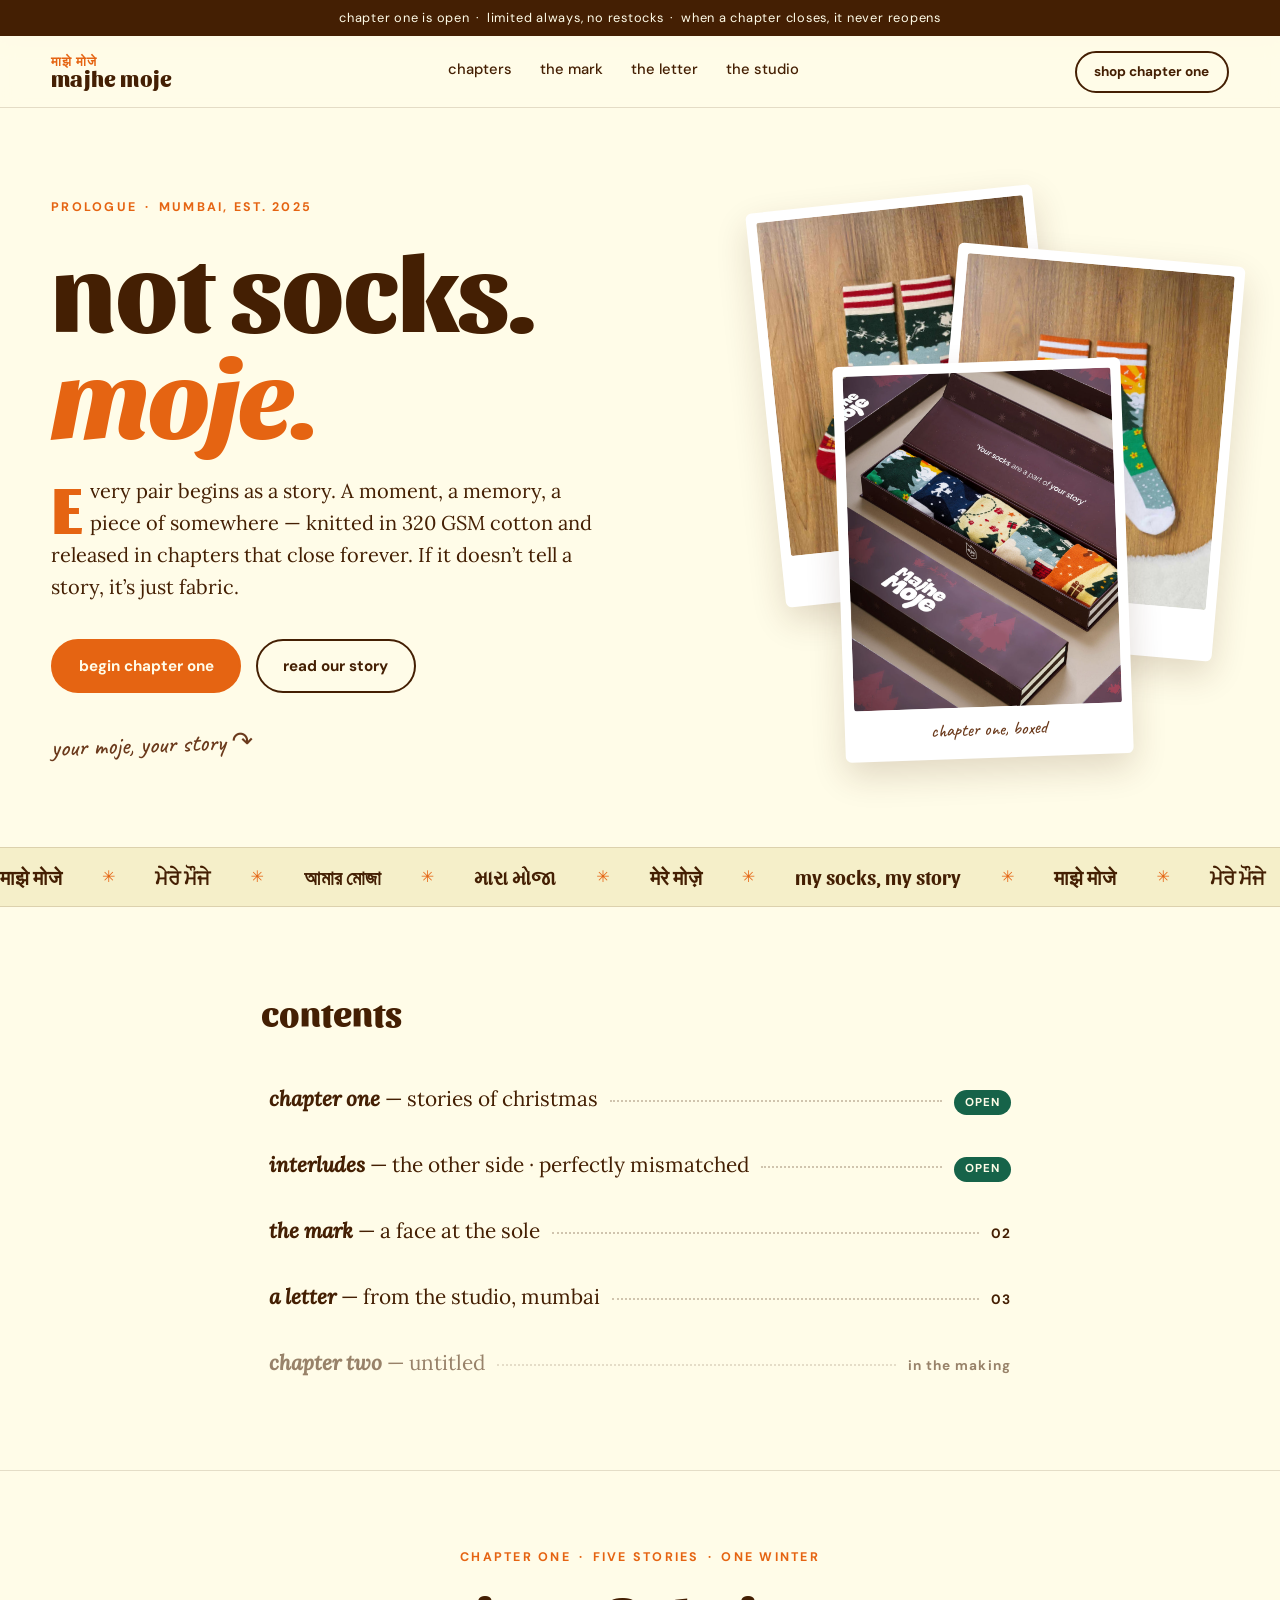
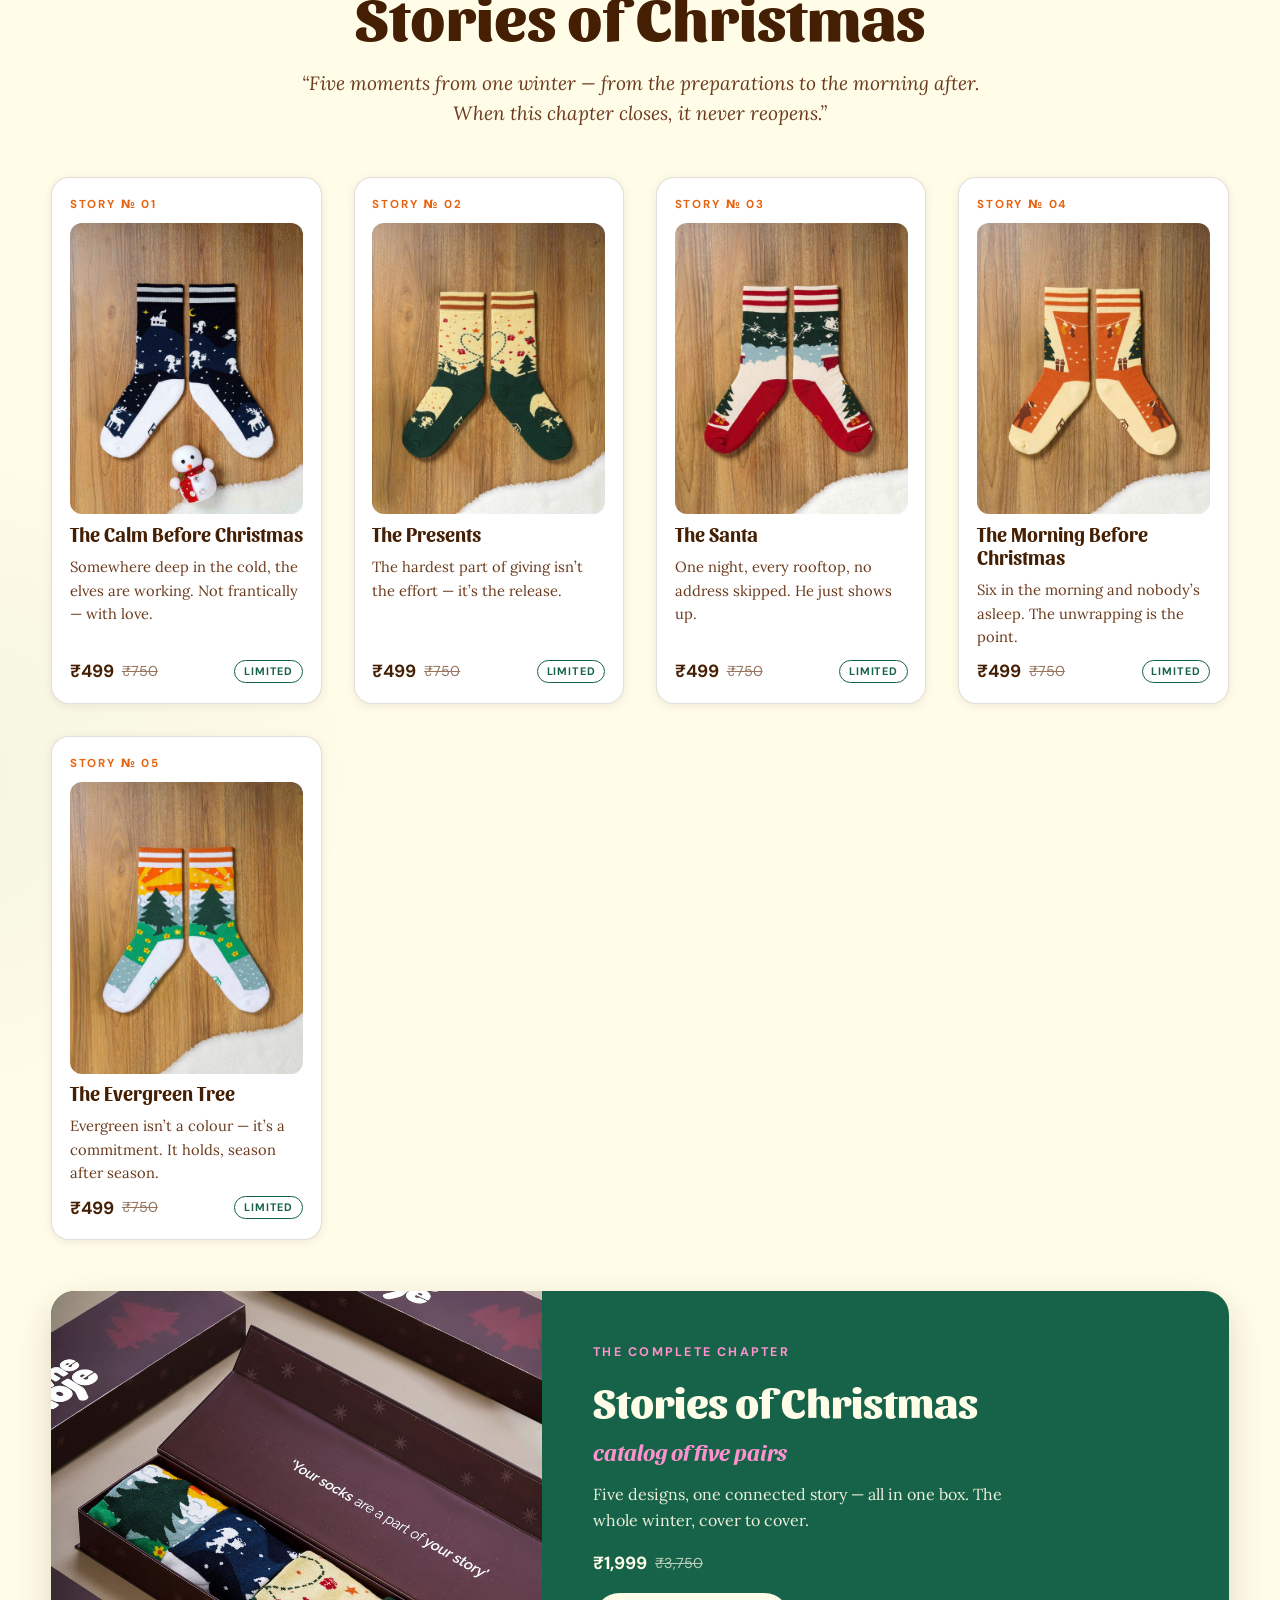
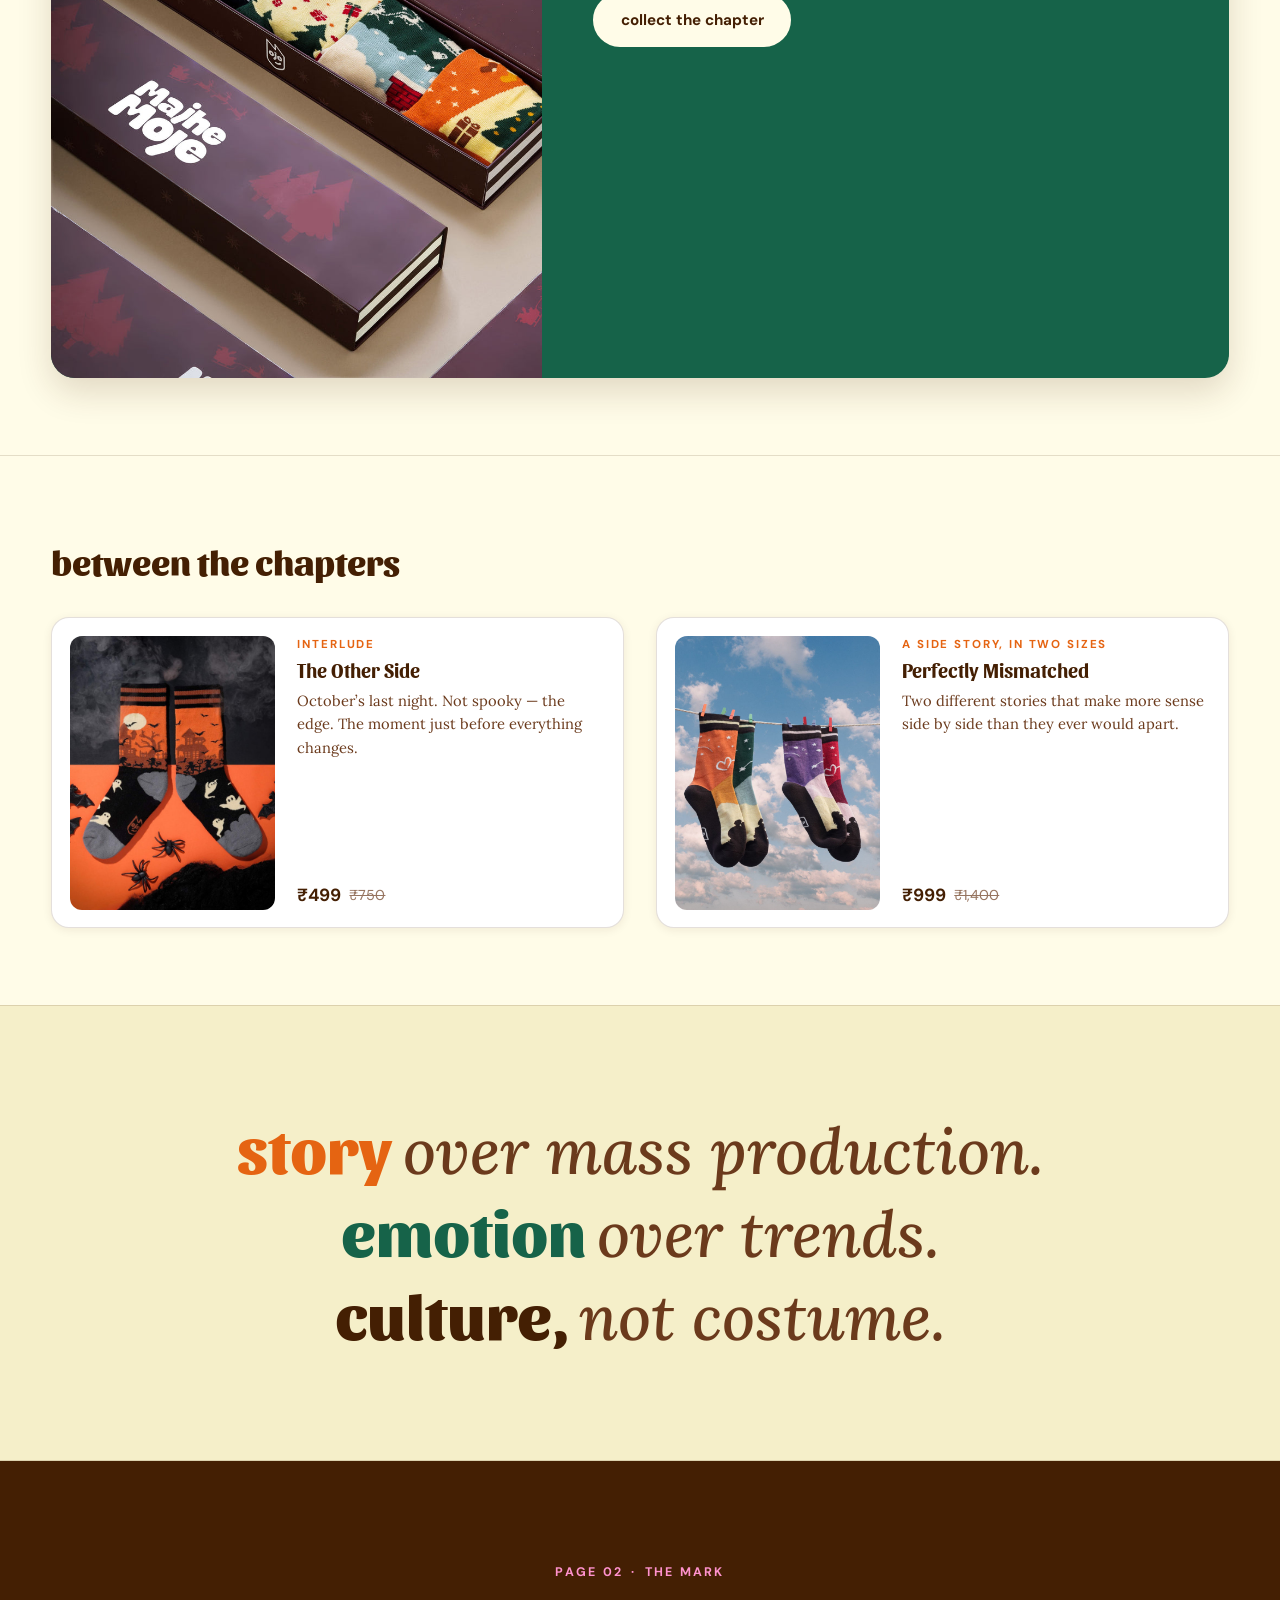
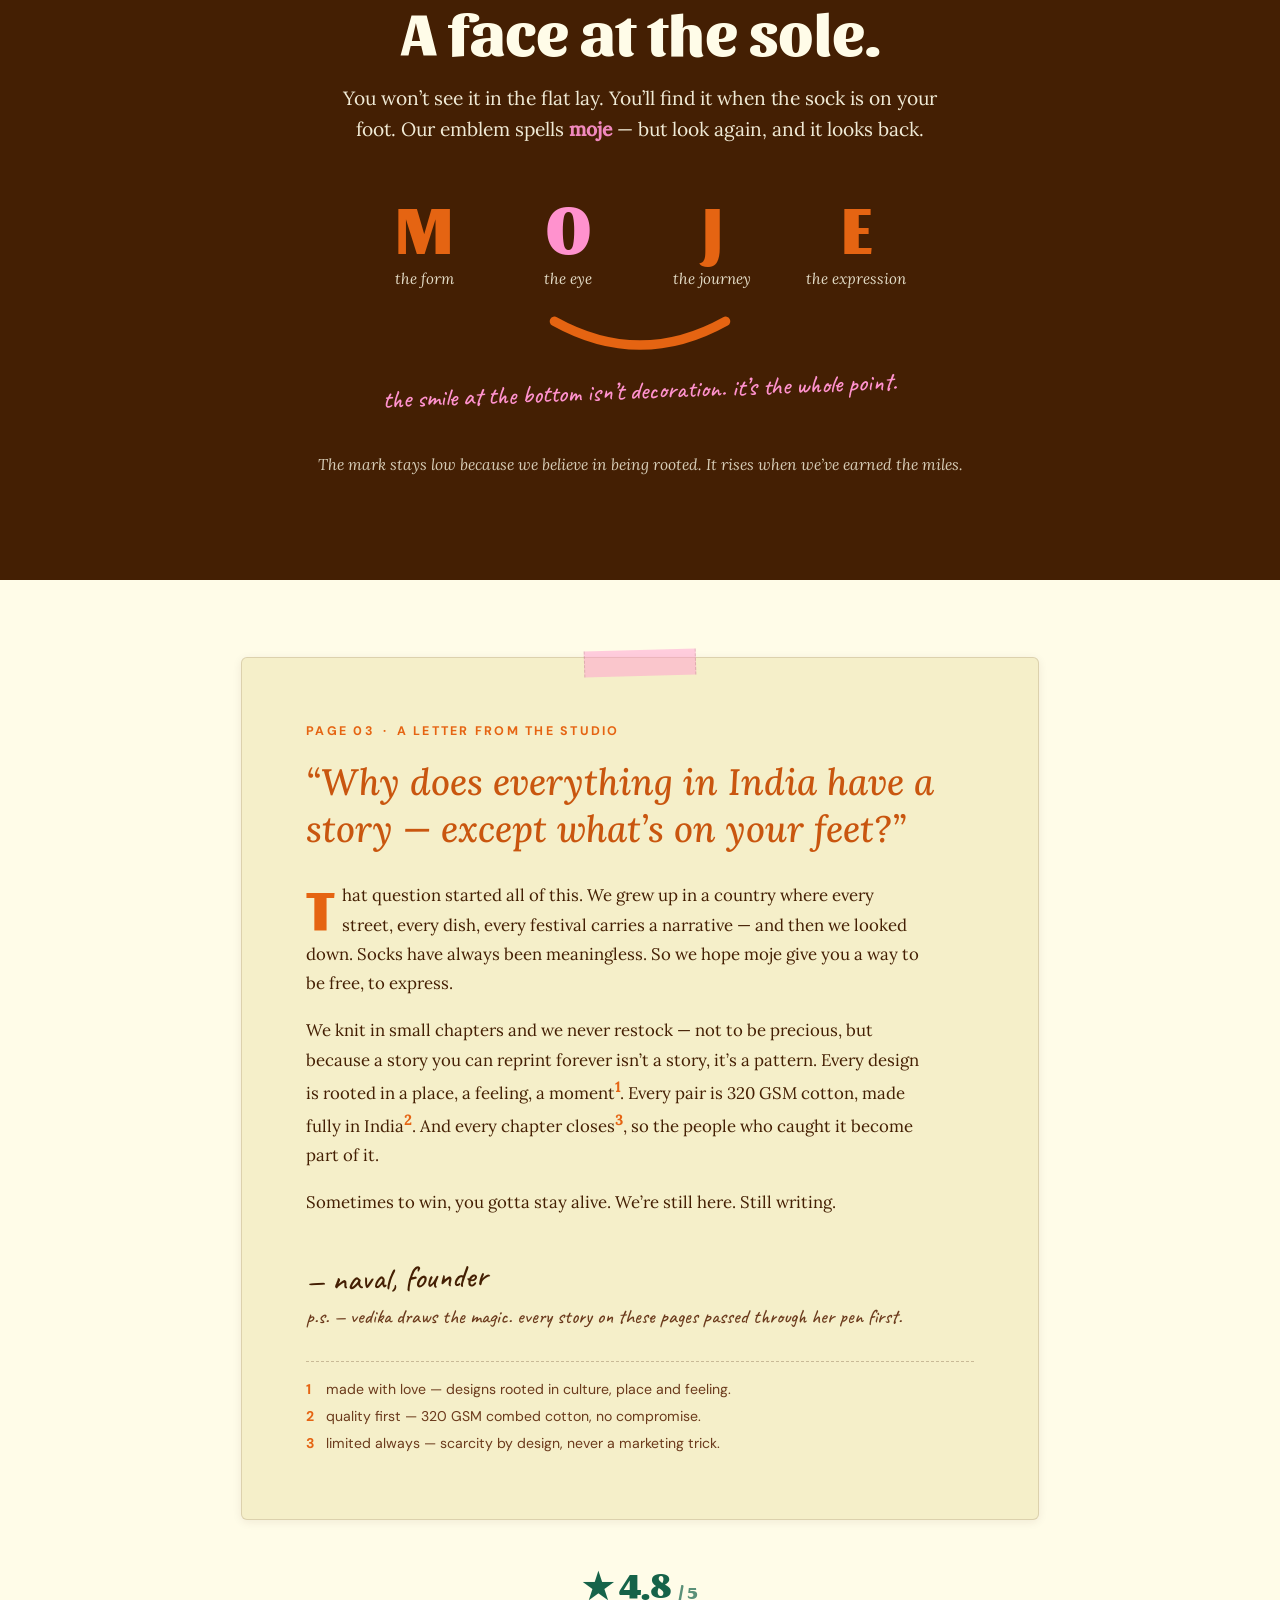
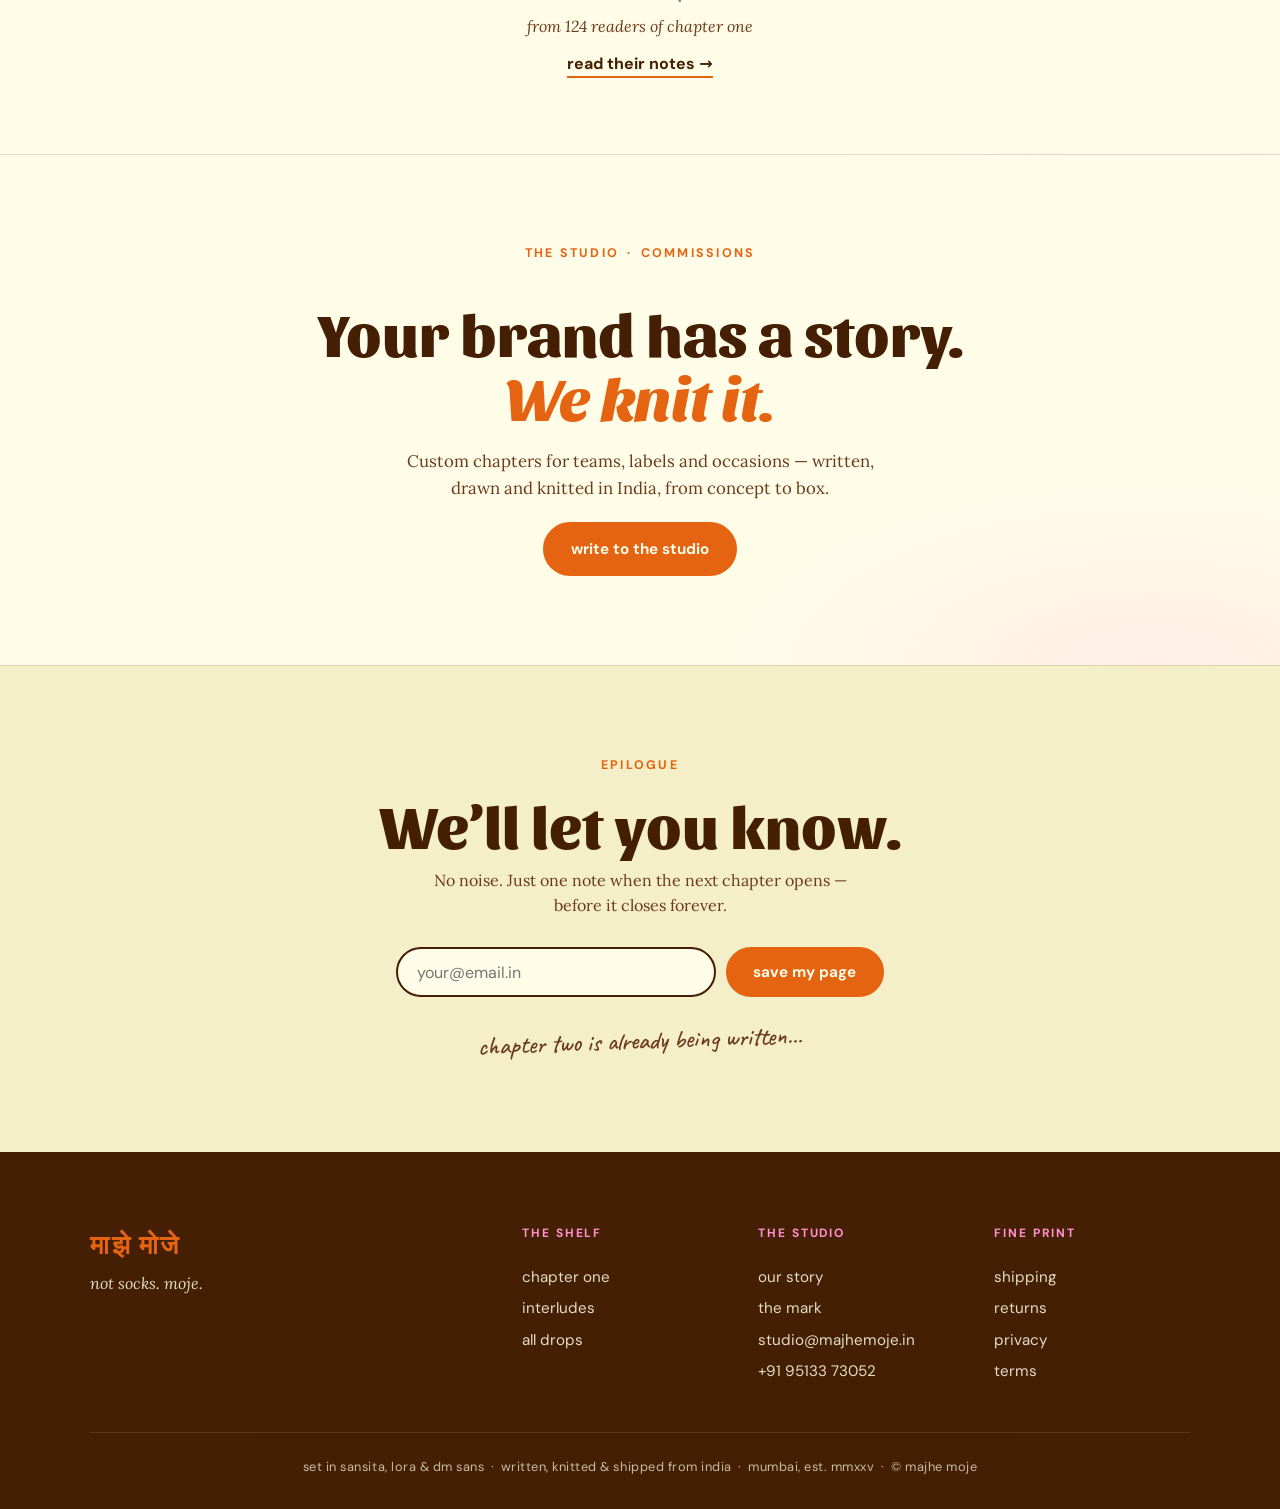
==== index.html @ 1d260d53 "Redesign UI around a 'brand of stories' concept: the site reads like a book New story-first homepage" ====
<!doctype html>
<html lang="en">
<head>
  <meta charset="utf-8">
  <meta name="viewport" content="width=device-width, initial-scale=1">
  <title>majhe moje — not socks. moje.</title>
  <meta name="description" content="Majhe Moje is a story-driven sock label from Mumbai. Limited chapters, no restocks. Every pair is a page.">

  <link rel="stylesheet" href="assets/css/fonts.css">
  <link rel="stylesheet" href="assets/css/style.css">
</head>
<body>

  <!-- bookmark ribbon: reading progress -->
  <div class="ribbon" aria-hidden="true"><span id="ribbon-fill"></span></div>

  <!-- ticker -->
  <div class="ticker" role="note">
    <p>chapter one is open&ensp;·&ensp;limited always, no restocks&ensp;·&ensp;when a chapter closes, it never reopens</p>
  </div>

  <!-- header -->
  <header class="site-head">
    <a class="wordmark" href="#top" aria-label="majhe moje — home">
      <span class="wordmark-devanagari" lang="mr">माझे मोजे</span>
      <span class="wordmark-latin">majhe&nbsp;moje</span>
    </a>

    <nav class="toc-nav" aria-label="table of contents">
      <a href="#chapter-one">chapters</a>
      <a href="#the-mark">the mark</a>
      <a href="#the-letter">the letter</a>
      <a href="#the-studio">the studio</a>
    </nav>

    <div class="head-actions">
      <a class="btn btn-small" href="#chapter-one">shop chapter one</a>
      <button class="nav-toggle" aria-expanded="false" aria-controls="mobile-nav" aria-label="open menu">
        <span></span><span></span><span></span>
      </button>
    </div>
  </header>

  <nav class="mobile-nav" id="mobile-nav" aria-label="table of contents (mobile)">
    <a href="#contents">contents</a>
    <a href="#chapter-one">chapter one</a>
    <a href="#the-mark">the mark</a>
    <a href="#the-letter">the letter</a>
    <a href="#the-studio">the studio</a>
  </nav>

  <main id="top">

    <!-- ================= PROLOGUE ================= -->
    <section class="prologue" id="prologue">
      <div class="prologue-text">
        <p class="eyebrow">prologue&ensp;·&ensp;mumbai, est. 2025</p>
        <h1 class="display">
          not socks.<br><em>moje.</em>
        </h1>
        <p class="lede narrative">
          <span class="dropcap">E</span>very pair begins as a story. A moment, a memory,
          a piece of somewhere — knitted in 320&nbsp;GSM cotton and released in chapters
          that close forever. If it doesn&rsquo;t tell a story, it&rsquo;s just fabric.
        </p>
        <div class="cta-row">
          <a class="btn btn-primary" href="#chapter-one">begin chapter one</a>
          <a class="btn btn-ghost" href="#the-letter">read our story</a>
        </div>
        <p class="handnote" aria-hidden="true">your moje, your story&nbsp;↷</p>
      </div>

      <div class="prologue-stack" aria-hidden="false">
        <figure class="polaroid p1">
          <img src="assets/img/santa.jpg" alt="The Santa — flat lay of the sock design" loading="eager">
          <figcaption>the santa</figcaption>
        </figure>
        <figure class="polaroid p2">
          <img src="assets/img/evergreen.jpg" alt="The Evergreen Tree — flat lay of the sock design" loading="eager">
          <figcaption>the evergreen tree</figcaption>
        </figure>
        <figure class="polaroid p3">
          <img src="assets/img/box.jpg" alt="Stories of Christmas — the boxed catalog of five pairs" loading="eager">
          <figcaption>chapter one, boxed</figcaption>
        </figure>
      </div>
    </section>

    <!-- ================= MARQUEE ================= -->
    <div class="marquee" aria-hidden="true">
      <div class="marquee-track">
        <span>माझे मोजे</span><i>✳</i><span>ਮੇਰੇ ਮੌਜੇ</span><i>✳</i><span>আমার মোজা</span><i>✳</i><span>મારા મોજા</span><i>✳</i><span>मेरे मोज़े</span><i>✳</i><span>my socks, my story</span><i>✳</i>
        <span>माझे मोजे</span><i>✳</i><span>ਮੇਰੇ ਮੌਜੇ</span><i>✳</i><span>আমার মোজা</span><i>✳</i><span>મારા મોજા</span><i>✳</i><span>मेरे मोज़े</span><i>✳</i><span>my socks, my story</span><i>✳</i>
      </div>
    </div>

    <!-- ================= TABLE OF CONTENTS ================= -->
    <section class="contents reveal" id="contents" aria-label="table of contents">
      <h2 class="section-title">contents</h2>
      <ol class="toc-list">
        <li>
          <a href="#chapter-one">
            <span class="toc-label"><b>chapter one</b> — stories of christmas</span>
            <span class="toc-dots"></span>
            <span class="toc-page toc-open">open</span>
          </a>
        </li>
        <li>
          <a href="#interludes">
            <span class="toc-label"><b>interludes</b> — the other side · perfectly mismatched</span>
            <span class="toc-dots"></span>
            <span class="toc-page toc-open">open</span>
          </a>
        </li>
        <li>
          <a href="#the-mark">
            <span class="toc-label"><b>the mark</b> — a face at the sole</span>
            <span class="toc-dots"></span>
            <span class="toc-page">02</span>
          </a>
        </li>
        <li>
          <a href="#the-letter">
            <span class="toc-label"><b>a letter</b> — from the studio, mumbai</span>
            <span class="toc-dots"></span>
            <span class="toc-page">03</span>
          </a>
        </li>
        <li class="toc-muted">
          <span class="toc-static">
            <span class="toc-label"><b>chapter two</b> — untitled</span>
            <span class="toc-dots"></span>
            <span class="toc-page">in the making</span>
          </span>
        </li>
      </ol>
    </section>

    <!-- ================= CHAPTER ONE ================= -->
    <section class="chapter reveal" id="chapter-one">
      <header class="chapter-head">
        <p class="eyebrow">chapter one&ensp;·&ensp;five stories&ensp;·&ensp;one winter</p>
        <h2 class="chapter-title">Stories of Christmas</h2>
        <p class="epigraph narrative">&ldquo;Five moments from one winter — from the preparations
        to the morning after. When this chapter closes, it never reopens.&rdquo;</p>
      </header>

      <ol class="stories">
        <li class="story-card reveal">
          <a href="https://majhemoje.in/products/the-calm-before-christmas">
            <p class="story-no">story № 01</p>
            <div class="story-img">
              <img src="assets/img/calm.jpg" alt="The Calm Before Christmas — sock flat lay" loading="lazy">
            </div>
            <h3>The Calm Before Christmas</h3>
            <p class="story-line narrative">Somewhere deep in the cold, the elves are working.
            Not frantically — with love.</p>
            <p class="story-price"><b>₹499</b> <s>₹750</s> <span class="pill">limited</span></p>
          </a>
        </li>

        <li class="story-card reveal">
          <a href="https://majhemoje.in/products/evergreen">
            <p class="story-no">story № 02</p>
            <div class="story-img">
              <img src="assets/img/presents.jpg" alt="The Presents — sock flat lay" loading="lazy">
            </div>
            <h3>The Presents</h3>
            <p class="story-line narrative">The hardest part of giving isn&rsquo;t the effort —
            it&rsquo;s the release.</p>
            <p class="story-price"><b>₹499</b> <s>₹750</s> <span class="pill">limited</span></p>
          </a>
        </li>

        <li class="story-card reveal">
          <a href="https://majhemoje.in/products/the-santa">
            <p class="story-no">story № 03</p>
            <div class="story-img">
              <img src="assets/img/santa.jpg" alt="The Santa — sock flat lay" loading="lazy">
            </div>
            <h3>The Santa</h3>
            <p class="story-line narrative">One night, every rooftop, no address skipped.
            He just shows up.</p>
            <p class="story-price"><b>₹499</b> <s>₹750</s> <span class="pill">limited</span></p>
          </a>
        </li>

        <li class="story-card reveal">
          <a href="https://majhemoje.in/products/the-morning-before-christmas">
            <p class="story-no">story № 04</p>
            <div class="story-img">
              <img src="assets/img/morning.jpg" alt="The Morning Before Christmas — sock flat lay" loading="lazy">
            </div>
            <h3>The Morning Before Christmas</h3>
            <p class="story-line narrative">Six in the morning and nobody&rsquo;s asleep.
            The unwrapping is the point.</p>
            <p class="story-price"><b>₹499</b> <s>₹750</s> <span class="pill">limited</span></p>
          </a>
        </li>

        <li class="story-card reveal">
          <a href="https://majhemoje.in/products/the-evergreen-tree">
            <p class="story-no">story № 05</p>
            <div class="story-img">
              <img src="assets/img/evergreen.jpg" alt="The Evergreen Tree — sock flat lay" loading="lazy">
            </div>
            <h3>The Evergreen Tree</h3>
            <p class="story-line narrative">Evergreen isn&rsquo;t a colour — it&rsquo;s a
            commitment. It holds, season after season.</p>
            <p class="story-price"><b>₹499</b> <s>₹750</s> <span class="pill">limited</span></p>
          </a>
        </li>
      </ol>

      <!-- the complete chapter -->
      <a class="chapter-box reveal" href="https://majhemoje.in/products/christmas-collection">
        <div class="chapter-box-img">
          <img src="assets/img/box.jpg" alt="Stories of Christmas — boxed catalog of all five pairs" loading="lazy">
        </div>
        <div class="chapter-box-text">
          <p class="eyebrow light">the complete chapter</p>
          <h3>Stories of Christmas<br><span>catalog of five pairs</span></h3>
          <p class="narrative">Five designs, one connected story — all in one box.
          The whole winter, cover to cover.</p>
          <p class="story-price light"><b>₹1,999</b> <s>₹3,750</s></p>
          <span class="btn btn-cream">collect the chapter</span>
        </div>
      </a>
    </section>

    <!-- ================= INTERLUDES ================= -->
    <section class="interludes reveal" id="interludes">
      <h2 class="section-title">between the chapters</h2>
      <div class="interlude-grid">
        <a class="interlude-card" href="https://majhemoje.in/products/the-other-side">
          <div class="story-img">
            <img src="assets/img/otherside.jpg" alt="The Other Side — sock flat lay" loading="lazy">
          </div>
          <p class="story-no">interlude</p>
          <h3>The Other Side</h3>
          <p class="story-line narrative">October&rsquo;s last night. Not spooky — the edge.
          The moment just before everything changes.</p>
          <p class="story-price"><b>₹499</b> <s>₹750</s></p>
        </a>
        <a class="interlude-card" href="https://majhemoje.in/products/perfectly-mismatched-pair-of-2-2-free-sizes-1st-pair-size-uk7-10-2nd-pair-size-uk-4-7">
          <div class="story-img">
            <img src="assets/img/mismatched.jpg" alt="Perfectly Mismatched — two different socks, worn together" loading="lazy">
          </div>
          <p class="story-no">a side story, in two sizes</p>
          <h3>Perfectly Mismatched</h3>
          <p class="story-line narrative">Two different stories that make more sense side by side
          than they ever would apart.</p>
          <p class="story-price"><b>₹999</b> <s>₹1,400</s></p>
        </a>
      </div>
    </section>

    <!-- ================= MANIFESTO ================= -->
    <section class="manifesto reveal" aria-label="what we believe">
      <p class="manifesto-line">story <em>over mass production.</em></p>
      <p class="manifesto-line">emotion <em>over trends.</em></p>
      <p class="manifesto-line">culture, <em>not costume.</em></p>
    </section>

    <!-- ================= THE MARK ================= -->
    <section class="mark reveal" id="the-mark">
      <div class="mark-inner">
        <p class="eyebrow light">page 02&ensp;·&ensp;the mark</p>
        <h2 class="chapter-title light">A face at the sole.</h2>
        <p class="narrative light lede-2">You won&rsquo;t see it in the flat lay. You&rsquo;ll find
        it when the sock is on your foot. Our emblem spells <b>moje</b> — but look again,
        and it looks back.</p>

        <div class="mark-letters" role="list">
          <div class="mark-letter" role="listitem"><span>M</span><p>the form</p></div>
          <div class="mark-letter" role="listitem"><span>O</span><p>the eye</p></div>
          <div class="mark-letter" role="listitem"><span>J</span><p>the journey</p></div>
          <div class="mark-letter" role="listitem"><span>E</span><p>the expression</p></div>
        </div>

        <svg class="mark-smile" viewBox="0 0 120 28" aria-hidden="true">
          <path d="M6 4 Q60 34 114 4" fill="none" stroke="currentColor" stroke-width="6" stroke-linecap="round"/>
        </svg>

        <p class="handnote light">the smile at the bottom isn&rsquo;t decoration.
        it&rsquo;s the whole point.</p>

        <p class="narrative light mark-foot">The mark stays low because we believe in being
        rooted. It rises when we&rsquo;ve earned the miles.</p>
      </div>
    </section>

    <!-- ================= THE LETTER ================= -->
    <section class="letter-wrap reveal" id="the-letter">
      <article class="letter">
        <p class="eyebrow">page 03&ensp;·&ensp;a letter from the studio</p>
        <h2 class="letter-q narrative">&ldquo;Why does everything in India have a story —
        except what&rsquo;s on your feet?&rdquo;</h2>
        <div class="letter-body narrative">
          <p><span class="dropcap">T</span>hat question started all of this. We grew up in a
          country where every street, every dish, every festival carries a narrative — and then
          we looked down. Socks have always been meaningless. So we hope moje give you a way
          to be free, to express.</p>
          <p>We knit in small chapters and we never restock — not to be precious, but because a
          story you can reprint forever isn&rsquo;t a story, it&rsquo;s a pattern. Every design is
          rooted in a place, a feeling, a moment<sup>1</sup>. Every pair is 320&nbsp;GSM cotton,
          made fully in India<sup>2</sup>. And every chapter closes<sup>3</sup>, so the people
          who caught it become part of it.</p>
          <p>Sometimes to win, you gotta stay alive. We&rsquo;re still here. Still writing.</p>
        </div>
        <p class="signature">— naval, founder</p>
        <p class="ps">p.s. — vedika draws the magic. every story on these pages passed through her pen first.</p>
        <hr class="letter-rule">
        <ol class="footnotes">
          <li>made with love — designs rooted in culture, place and feeling.</li>
          <li>quality first — 320 GSM combed cotton, no compromise.</li>
          <li>limited always — scarcity by design, never a marketing trick.</li>
        </ol>
      </article>

      <aside class="readers" aria-label="reader reviews">
        <p class="readers-score">★ 4.8 <span>/ 5</span></p>
        <p class="readers-note narrative">from 124 readers of chapter one</p>
        <a class="text-link" href="https://majhemoje.in/#reviews">read their notes →</a>
      </aside>
    </section>

    <!-- ================= THE STUDIO (B2B) ================= -->
    <section class="studio reveal" id="the-studio">
      <div class="studio-inner">
        <p class="eyebrow">the studio&ensp;·&ensp;commissions</p>
        <h2 class="chapter-title">Your brand has a story.<br><em>We knit it.</em></h2>
        <p class="narrative">Custom chapters for teams, labels and occasions — written, drawn
        and knitted in India, from concept to box.</p>
        <a class="btn btn-primary" href="mailto:studio@majhemoje.in?subject=A%20story%20to%20knit">write to the studio</a>
      </div>
    </section>

    <!-- ================= EPILOGUE ================= -->
    <section class="epilogue reveal" id="epilogue">
      <p class="eyebrow">epilogue</p>
      <h2 class="chapter-title">We&rsquo;ll let you know.</h2>
      <p class="narrative">No noise. Just one note when the next chapter opens —
      before it closes forever.</p>
      <form class="signup" action="https://majhemoje.in/contact#newsletter" method="post" aria-label="notify me when the next chapter opens">
        <label class="visually-hidden" for="email">email address</label>
        <input id="email" type="email" name="contact[email]" placeholder="your@email.in" required>
        <button class="btn btn-primary" type="submit">save my page</button>
      </form>
      <p class="handnote" aria-hidden="true">chapter two is already being written…</p>
    </section>

  </main>

  <!-- ================= COLOPHON ================= -->
  <footer class="colophon">
    <div class="colophon-grid">
      <div class="colophon-brand">
        <p class="wordmark-devanagari" lang="mr">माझे मोजे</p>
        <p class="colophon-tag narrative">not socks. moje.</p>
      </div>
      <nav aria-label="footer — shop">
        <h3>the shelf</h3>
        <a href="#chapter-one">chapter one</a>
        <a href="#interludes">interludes</a>
        <a href="https://majhemoje.in/collections/all">all drops</a>
      </nav>
      <nav aria-label="footer — studio">
        <h3>the studio</h3>
        <a href="#the-letter">our story</a>
        <a href="#the-mark">the mark</a>
        <a href="mailto:studio@majhemoje.in">studio@majhemoje.in</a>
        <a href="tel:+919513373052">+91 95133 73052</a>
      </nav>
      <nav aria-label="footer — fine print">
        <h3>fine print</h3>
        <a href="https://majhemoje.in/pages/shipping-policy">shipping</a>
        <a href="https://majhemoje.in/pages/refund-return-policy">returns</a>
        <a href="https://majhemoje.in/pages/privacy-policy">privacy</a>
        <a href="https://majhemoje.in/pages/terms-of-service">terms</a>
      </nav>
    </div>
    <p class="colophon-note">
      set in sansita, lora &amp; dm sans&ensp;·&ensp;written, knitted &amp; shipped from india&ensp;·&ensp;mumbai, est. mmxxv&ensp;·&ensp;© majhe moje
    </p>
  </footer>

  <script src="assets/js/main.js"></script>
</body>
</html>
---- assets/css/fonts.css ----
/* Caveat 500 normal latin-ext */
@font-face {
  font-family: 'Caveat';
  font-style: normal;
  font-weight: 500;
  font-display: swap;
  src: url(../fonts/Caveat-500-normal-latin-ext.woff2) format('woff2');
  unicode-range: U+0100-02BA, U+02BD-02C5, U+02C7-02CC, U+02CE-02D7, U+02DD-02FF, U+0304, U+0308, U+0329, U+1D00-1DBF, U+1E00-1E9F, U+1EF2-1EFF, U+2020, U+20A0-20AB, U+20AD-20C0, U+2113, U+2C60-2C7F, U+A720-A7FF;
}
/* Caveat 500 normal latin */
@font-face {
  font-family: 'Caveat';
  font-style: normal;
  font-weight: 500;
  font-display: swap;
  src: url(../fonts/Caveat-500-normal-latin.woff2) format('woff2');
  unicode-range: U+0000-00FF, U+0131, U+0152-0153, U+02BB-02BC, U+02C6, U+02DA, U+02DC, U+0304, U+0308, U+0329, U+2000-206F, U+20AC, U+2122, U+2191, U+2193, U+2212, U+2215, U+FEFF, U+FFFD;
}
/* Caveat 600 normal latin-ext */
@font-face {
  font-family: 'Caveat';
  font-style: normal;
  font-weight: 600;
  font-display: swap;
  src: url(../fonts/Caveat-600-normal-latin-ext.woff2) format('woff2');
  unicode-range: U+0100-02BA, U+02BD-02C5, U+02C7-02CC, U+02CE-02D7, U+02DD-02FF, U+0304, U+0308, U+0329, U+1D00-1DBF, U+1E00-1E9F, U+1EF2-1EFF, U+2020, U+20A0-20AB, U+20AD-20C0, U+2113, U+2C60-2C7F, U+A720-A7FF;
}
/* Caveat 600 normal latin */
@font-face {
  font-family: 'Caveat';
  font-style: normal;
  font-weight: 600;
  font-display: swap;
  src: url(../fonts/Caveat-600-normal-latin.woff2) format('woff2');
  unicode-range: U+0000-00FF, U+0131, U+0152-0153, U+02BB-02BC, U+02C6, U+02DA, U+02DC, U+0304, U+0308, U+0329, U+2000-206F, U+20AC, U+2122, U+2191, U+2193, U+2212, U+2215, U+FEFF, U+FFFD;
}
/* DM Sans 400 italic latin-ext */
@font-face {
  font-family: 'DM Sans';
  font-style: italic;
  font-weight: 400;
  font-display: swap;
  src: url(../fonts/DMSans-400-italic-latin-ext.woff2) format('woff2');
  unicode-range: U+0100-02BA, U+02BD-02C5, U+02C7-02CC, U+02CE-02D7, U+02DD-02FF, U+0304, U+0308, U+0329, U+1D00-1DBF, U+1E00-1E9F, U+1EF2-1EFF, U+2020, U+20A0-20AB, U+20AD-20C0, U+2113, U+2C60-2C7F, U+A720-A7FF;
}
/* DM Sans 400 italic latin */
@font-face {
  font-family: 'DM Sans';
  font-style: italic;
  font-weight: 400;
  font-display: swap;
  src: url(../fonts/DMSans-400-italic-latin.woff2) format('woff2');
  unicode-range: U+0000-00FF, U+0131, U+0152-0153, U+02BB-02BC, U+02C6, U+02DA, U+02DC, U+0304, U+0308, U+0329, U+2000-206F, U+20AC, U+2122, U+2191, U+2193, U+2212, U+2215, U+FEFF, U+FFFD;
}
/* DM Sans 400 normal latin-ext */
@font-face {
  font-family: 'DM Sans';
  font-style: normal;
  font-weight: 400;
  font-display: swap;
  src: url(../fonts/DMSans-400-normal-latin-ext.woff2) format('woff2');
  unicode-range: U+0100-02BA, U+02BD-02C5, U+02C7-02CC, U+02CE-02D7, U+02DD-02FF, U+0304, U+0308, U+0329, U+1D00-1DBF, U+1E00-1E9F, U+1EF2-1EFF, U+2020, U+20A0-20AB, U+20AD-20C0, U+2113, U+2C60-2C7F, U+A720-A7FF;
}
/* DM Sans 400 normal latin */
@font-face {
  font-family: 'DM Sans';
  font-style: normal;
  font-weight: 400;
  font-display: swap;
  src: url(../fonts/DMSans-400-normal-latin.woff2) format('woff2');
  unicode-range: U+0000-00FF, U+0131, U+0152-0153, U+02BB-02BC, U+02C6, U+02DA, U+02DC, U+0304, U+0308, U+0329, U+2000-206F, U+20AC, U+2122, U+2191, U+2193, U+2212, U+2215, U+FEFF, U+FFFD;
}
/* DM Sans 500 normal latin-ext */
@font-face {
  font-family: 'DM Sans';
  font-style: normal;
  font-weight: 500;
  font-display: swap;
  src: url(../fonts/DMSans-500-normal-latin-ext.woff2) format('woff2');
  unicode-range: U+0100-02BA, U+02BD-02C5, U+02C7-02CC, U+02CE-02D7, U+02DD-02FF, U+0304, U+0308, U+0329, U+1D00-1DBF, U+1E00-1E9F, U+1EF2-1EFF, U+2020, U+20A0-20AB, U+20AD-20C0, U+2113, U+2C60-2C7F, U+A720-A7FF;
}
/* DM Sans 500 normal latin */
@font-face {
  font-family: 'DM Sans';
  font-style: normal;
  font-weight: 500;
  font-display: swap;
  src: url(../fonts/DMSans-500-normal-latin.woff2) format('woff2');
  unicode-range: U+0000-00FF, U+0131, U+0152-0153, U+02BB-02BC, U+02C6, U+02DA, U+02DC, U+0304, U+0308, U+0329, U+2000-206F, U+20AC, U+2122, U+2191, U+2193, U+2212, U+2215, U+FEFF, U+FFFD;
}
/* DM Sans 700 normal latin-ext */
@font-face {
  font-family: 'DM Sans';
  font-style: normal;
  font-weight: 700;
  font-display: swap;
  src: url(../fonts/DMSans-700-normal-latin-ext.woff2) format('woff2');
  unicode-range: U+0100-02BA, U+02BD-02C5, U+02C7-02CC, U+02CE-02D7, U+02DD-02FF, U+0304, U+0308, U+0329, U+1D00-1DBF, U+1E00-1E9F, U+1EF2-1EFF, U+2020, U+20A0-20AB, U+20AD-20C0, U+2113, U+2C60-2C7F, U+A720-A7FF;
}
/* DM Sans 700 normal latin */
@font-face {
  font-family: 'DM Sans';
  font-style: normal;
  font-weight: 700;
  font-display: swap;
  src: url(../fonts/DMSans-700-normal-latin.woff2) format('woff2');
  unicode-range: U+0000-00FF, U+0131, U+0152-0153, U+02BB-02BC, U+02C6, U+02DA, U+02DC, U+0304, U+0308, U+0329, U+2000-206F, U+20AC, U+2122, U+2191, U+2193, U+2212, U+2215, U+FEFF, U+FFFD;
}
/* Lora 400 italic latin-ext */
@font-face {
  font-family: 'Lora';
  font-style: italic;
  font-weight: 400;
  font-display: swap;
  src: url(../fonts/Lora-400-italic-latin-ext.woff2) format('woff2');
  unicode-range: U+0100-02BA, U+02BD-02C5, U+02C7-02CC, U+02CE-02D7, U+02DD-02FF, U+0304, U+0308, U+0329, U+1D00-1DBF, U+1E00-1E9F, U+1EF2-1EFF, U+2020, U+20A0-20AB, U+20AD-20C0, U+2113, U+2C60-2C7F, U+A720-A7FF;
}
/* Lora 400 italic latin */
@font-face {
  font-family: 'Lora';
  font-style: italic;
  font-weight: 400;
  font-display: swap;
  src: url(../fonts/Lora-400-italic-latin.woff2) format('woff2');
  unicode-range: U+0000-00FF, U+0131, U+0152-0153, U+02BB-02BC, U+02C6, U+02DA, U+02DC, U+0304, U+0308, U+0329, U+2000-206F, U+20AC, U+2122, U+2191, U+2193, U+2212, U+2215, U+FEFF, U+FFFD;
}
/* Lora 500 italic latin-ext */
@font-face {
  font-family: 'Lora';
  font-style: italic;
  font-weight: 500;
  font-display: swap;
  src: url(../fonts/Lora-500-italic-latin-ext.woff2) format('woff2');
  unicode-range: U+0100-02BA, U+02BD-02C5, U+02C7-02CC, U+02CE-02D7, U+02DD-02FF, U+0304, U+0308, U+0329, U+1D00-1DBF, U+1E00-1E9F, U+1EF2-1EFF, U+2020, U+20A0-20AB, U+20AD-20C0, U+2113, U+2C60-2C7F, U+A720-A7FF;
}
/* Lora 500 italic latin */
@font-face {
  font-family: 'Lora';
  font-style: italic;
  font-weight: 500;
  font-display: swap;
  src: url(../fonts/Lora-500-italic-latin.woff2) format('woff2');
  unicode-range: U+0000-00FF, U+0131, U+0152-0153, U+02BB-02BC, U+02C6, U+02DA, U+02DC, U+0304, U+0308, U+0329, U+2000-206F, U+20AC, U+2122, U+2191, U+2193, U+2212, U+2215, U+FEFF, U+FFFD;
}
/* Lora 400 normal latin-ext */
@font-face {
  font-family: 'Lora';
  font-style: normal;
  font-weight: 400;
  font-display: swap;
  src: url(../fonts/Lora-400-normal-latin-ext.woff2) format('woff2');
  unicode-range: U+0100-02BA, U+02BD-02C5, U+02C7-02CC, U+02CE-02D7, U+02DD-02FF, U+0304, U+0308, U+0329, U+1D00-1DBF, U+1E00-1E9F, U+1EF2-1EFF, U+2020, U+20A0-20AB, U+20AD-20C0, U+2113, U+2C60-2C7F, U+A720-A7FF;
}
/* Lora 400 normal latin */
@font-face {
  font-family: 'Lora';
  font-style: normal;
  font-weight: 400;
  font-display: swap;
  src: url(../fonts/Lora-400-normal-latin.woff2) format('woff2');
  unicode-range: U+0000-00FF, U+0131, U+0152-0153, U+02BB-02BC, U+02C6, U+02DA, U+02DC, U+0304, U+0308, U+0329, U+2000-206F, U+20AC, U+2122, U+2191, U+2193, U+2212, U+2215, U+FEFF, U+FFFD;
}
/* Lora 500 normal latin-ext */
@font-face {
  font-family: 'Lora';
  font-style: normal;
  font-weight: 500;
  font-display: swap;
  src: url(../fonts/Lora-500-normal-latin-ext.woff2) format('woff2');
  unicode-range: U+0100-02BA, U+02BD-02C5, U+02C7-02CC, U+02CE-02D7, U+02DD-02FF, U+0304, U+0308, U+0329, U+1D00-1DBF, U+1E00-1E9F, U+1EF2-1EFF, U+2020, U+20A0-20AB, U+20AD-20C0, U+2113, U+2C60-2C7F, U+A720-A7FF;
}
/* Lora 500 normal latin */
@font-face {
  font-family: 'Lora';
  font-style: normal;
  font-weight: 500;
  font-display: swap;
  src: url(../fonts/Lora-500-normal-latin.woff2) format('woff2');
  unicode-range: U+0000-00FF, U+0131, U+0152-0153, U+02BB-02BC, U+02C6, U+02DA, U+02DC, U+0304, U+0308, U+0329, U+2000-206F, U+20AC, U+2122, U+2191, U+2193, U+2212, U+2215, U+FEFF, U+FFFD;
}
/* Sansita 700 italic latin-ext */
@font-face {
  font-family: 'Sansita';
  font-style: italic;
  font-weight: 700;
  font-display: swap;
  src: url(../fonts/Sansita-700-italic-latin-ext.woff2) format('woff2');
  unicode-range: U+0100-02BA, U+02BD-02C5, U+02C7-02CC, U+02CE-02D7, U+02DD-02FF, U+0304, U+0308, U+0329, U+1D00-1DBF, U+1E00-1E9F, U+1EF2-1EFF, U+2020, U+20A0-20AB, U+20AD-20C0, U+2113, U+2C60-2C7F, U+A720-A7FF;
}
/* Sansita 700 italic latin */
@font-face {
  font-family: 'Sansita';
  font-style: italic;
  font-weight: 700;
  font-display: swap;
  src: url(../fonts/Sansita-700-italic-latin.woff2) format('woff2');
  unicode-range: U+0000-00FF, U+0131, U+0152-0153, U+02BB-02BC, U+02C6, U+02DA, U+02DC, U+0304, U+0308, U+0329, U+2000-206F, U+20AC, U+2122, U+2191, U+2193, U+2212, U+2215, U+FEFF, U+FFFD;
}
/* Sansita 800 italic latin-ext */
@font-face {
  font-family: 'Sansita';
  font-style: italic;
  font-weight: 800;
  font-display: swap;
  src: url(../fonts/Sansita-800-italic-latin-ext.woff2) format('woff2');
  unicode-range: U+0100-02BA, U+02BD-02C5, U+02C7-02CC, U+02CE-02D7, U+02DD-02FF, U+0304, U+0308, U+0329, U+1D00-1DBF, U+1E00-1E9F, U+1EF2-1EFF, U+2020, U+20A0-20AB, U+20AD-20C0, U+2113, U+2C60-2C7F, U+A720-A7FF;
}
/* Sansita 800 italic latin */
@font-face {
  font-family: 'Sansita';
  font-style: italic;
  font-weight: 800;
  font-display: swap;
  src: url(../fonts/Sansita-800-italic-latin.woff2) format('woff2');
  unicode-range: U+0000-00FF, U+0131, U+0152-0153, U+02BB-02BC, U+02C6, U+02DA, U+02DC, U+0304, U+0308, U+0329, U+2000-206F, U+20AC, U+2122, U+2191, U+2193, U+2212, U+2215, U+FEFF, U+FFFD;
}
/* Sansita 700 normal latin-ext */
@font-face {
  font-family: 'Sansita';
  font-style: normal;
  font-weight: 700;
  font-display: swap;
  src: url(../fonts/Sansita-700-normal-latin-ext.woff2) format('woff2');
  unicode-range: U+0100-02BA, U+02BD-02C5, U+02C7-02CC, U+02CE-02D7, U+02DD-02FF, U+0304, U+0308, U+0329, U+1D00-1DBF, U+1E00-1E9F, U+1EF2-1EFF, U+2020, U+20A0-20AB, U+20AD-20C0, U+2113, U+2C60-2C7F, U+A720-A7FF;
}
/* Sansita 700 normal latin */
@font-face {
  font-family: 'Sansita';
  font-style: normal;
  font-weight: 700;
  font-display: swap;
  src: url(../fonts/Sansita-700-normal-latin.woff2) format('woff2');
  unicode-range: U+0000-00FF, U+0131, U+0152-0153, U+02BB-02BC, U+02C6, U+02DA, U+02DC, U+0304, U+0308, U+0329, U+2000-206F, U+20AC, U+2122, U+2191, U+2193, U+2212, U+2215, U+FEFF, U+FFFD;
}
/* Sansita 800 normal latin-ext */
@font-face {
  font-family: 'Sansita';
  font-style: normal;
  font-weight: 800;
  font-display: swap;
  src: url(../fonts/Sansita-800-normal-latin-ext.woff2) format('woff2');
  unicode-range: U+0100-02BA, U+02BD-02C5, U+02C7-02CC, U+02CE-02D7, U+02DD-02FF, U+0304, U+0308, U+0329, U+1D00-1DBF, U+1E00-1E9F, U+1EF2-1EFF, U+2020, U+20A0-20AB, U+20AD-20C0, U+2113, U+2C60-2C7F, U+A720-A7FF;
}
/* Sansita 800 normal latin */
@font-face {
  font-family: 'Sansita';
  font-style: normal;
  font-weight: 800;
  font-display: swap;
  src: url(../fonts/Sansita-800-normal-latin.woff2) format('woff2');
  unicode-range: U+0000-00FF, U+0131, U+0152-0153, U+02BB-02BC, U+02C6, U+02DA, U+02DC, U+0304, U+0308, U+0329, U+2000-206F, U+20AC, U+2122, U+2191, U+2193, U+2212, U+2215, U+FEFF, U+FFFD;
}
---- assets/css/style.css ----
/* ============================================================
   majhe moje — "every pair is a page"
   a story-first UI system. cream paper, brown ink,
   orange thread, evergreen and a stitch of pink.
   ============================================================ */

:root {
  --cream:       #FFFCE8;   /* the paper */
  --cream-deep:  #F5EFC9;   /* aged paper */
  --ink:         #441F03;   /* the ink */
  --ink-soft:    #6B3A1C;
  --thread:      #E56412;   /* orange thread */
  --thread-deep: #C9560F;
  --evergreen:   #166349;
  --pink:        #FF92CE;
  --border:      rgba(68, 31, 3, .25);
  --border-faint:rgba(68, 31, 3, .14);
  --shadow:      0 2px 10px rgba(68, 31, 3, .08);
  --shadow-lift: 0 14px 34px rgba(68, 31, 3, .16);

  --font-display: 'Sansita', Georgia, serif;
  --font-story:   'Lora', Georgia, serif;
  --font-ui:      'DM Sans', system-ui, sans-serif;
  --font-hand:    'Caveat', cursive;

  --measure: 62ch;
  --pad: clamp(1.25rem, 4vw, 4rem);
}

* { box-sizing: border-box; margin: 0; padding: 0; }

html { scroll-behavior: smooth; }

body {
  background:
    radial-gradient(1200px 500px at 85% -5%, rgba(255, 146, 206, .10), transparent 60%),
    radial-gradient(900px 600px at -10% 30%, rgba(22, 99, 73, .05), transparent 55%),
    var(--cream);
  color: var(--ink);
  font-family: var(--font-ui);
  font-size: 1rem;
  line-height: 1.6;
  -webkit-font-smoothing: antialiased;
}

img { max-width: 100%; display: block; }
a { color: inherit; text-decoration: none; }

.visually-hidden {
  position: absolute; width: 1px; height: 1px;
  clip-path: inset(50%); overflow: hidden; white-space: nowrap;
}

/* ---------- shared type ---------- */

.narrative { font-family: var(--font-story); }

.eyebrow {
  font-family: var(--font-ui);
  font-size: .78rem;
  font-weight: 700;
  letter-spacing: .18em;
  text-transform: uppercase;
  color: var(--thread);
  margin-bottom: 1rem;
}
.eyebrow.light { color: var(--pink); }

.display {
  font-family: var(--font-display);
  font-weight: 800;
  font-size: clamp(3.2rem, 8.5vw, 6.8rem);
  line-height: .98;
  letter-spacing: -.015em;
}
.display em {
  font-style: italic;
  color: var(--thread);
}

.chapter-title {
  font-family: var(--font-display);
  font-weight: 800;
  font-size: clamp(2.2rem, 5vw, 3.8rem);
  line-height: 1.05;
}
.chapter-title em { font-style: italic; color: var(--thread); }
.light { color: var(--cream); }

.section-title {
  font-family: var(--font-display);
  font-weight: 800;
  font-size: clamp(1.6rem, 3vw, 2.2rem);
  margin-bottom: 1.75rem;
}

.dropcap {
  float: left;
  font-family: var(--font-display);
  font-weight: 800;
  font-size: 3.4em;
  line-height: .82;
  padding: .04em .12em 0 0;
  color: var(--thread);
}

.handnote {
  font-family: var(--font-hand);
  font-size: clamp(1.25rem, 2.4vw, 1.6rem);
  color: var(--ink-soft);
  transform: rotate(-2deg);
}
.handnote.light { color: var(--pink); }

/* ---------- buttons ---------- */

.btn {
  display: inline-block;
  font-family: var(--font-ui);
  font-weight: 700;
  font-size: .95rem;
  padding: .8rem 1.6rem;
  border-radius: 999px;
  border: 2px solid var(--ink);
  transition: transform .18s ease, box-shadow .18s ease, background .18s ease, color .18s ease;
  cursor: pointer;
}
.btn:hover { transform: translateY(-2px); box-shadow: var(--shadow-lift); }

.btn-primary { background: var(--thread); border-color: var(--thread); color: var(--cream); }
.btn-primary:hover { background: var(--thread-deep); border-color: var(--thread-deep); }
.btn-ghost { background: transparent; color: var(--ink); }
.btn-cream { background: var(--cream); border-color: var(--cream); color: var(--ink); }
.btn-small { padding: .5rem 1.1rem; font-size: .85rem; }

.text-link {
  font-weight: 700;
  border-bottom: 2px solid var(--thread);
  padding-bottom: .1em;
}

/* ---------- ribbon (reading progress) ---------- */

.ribbon {
  position: fixed;
  top: 0; left: 0; right: 0;
  height: 5px;
  z-index: 60;
  background: transparent;
}
.ribbon span {
  display: block;
  height: 100%;
  width: 0;
  background: var(--thread);
  border-radius: 0 3px 3px 0;
  transition: width .1s linear;
}

/* ---------- ticker ---------- */

.ticker {
  background: var(--ink);
  color: var(--cream);
  text-align: center;
  padding: .5rem var(--pad);
  font-size: .8rem;
  letter-spacing: .06em;
}

/* ---------- header ---------- */

.site-head {
  position: sticky;
  top: 0;
  z-index: 50;
  display: flex;
  align-items: center;
  justify-content: space-between;
  gap: 1.5rem;
  padding: .9rem var(--pad);
  background: color-mix(in srgb, var(--cream) 88%, transparent);
  backdrop-filter: blur(10px);
  border-bottom: 1px solid var(--border-faint);
}

.wordmark { line-height: 1.05; }
.wordmark-devanagari {
  display: block;
  font-family: var(--font-display);
  font-weight: 700;
  font-size: .8rem;
  letter-spacing: .1em;
  color: var(--thread);
}
.wordmark-latin {
  display: block;
  font-family: var(--font-display);
  font-weight: 800;
  font-size: 1.35rem;
  letter-spacing: .01em;
}

.toc-nav { display: flex; gap: 1.75rem; }
.toc-nav a {
  font-size: .92rem;
  font-weight: 500;
  padding-bottom: .15em;
  border-bottom: 2px solid transparent;
  transition: border-color .15s ease, color .15s ease;
}
.toc-nav a:hover { border-color: var(--thread); color: var(--thread-deep); }

.head-actions { display: flex; align-items: center; gap: 1rem; }

.nav-toggle {
  display: none;
  flex-direction: column;
  gap: 5px;
  background: none;
  border: 0;
  padding: .4rem;
  cursor: pointer;
}
.nav-toggle span {
  width: 22px; height: 2px;
  background: var(--ink);
  border-radius: 2px;
  transition: transform .2s ease, opacity .2s ease;
}
.nav-toggle[aria-expanded="true"] span:nth-child(1) { transform: translateY(7px) rotate(45deg); }
.nav-toggle[aria-expanded="true"] span:nth-child(2) { opacity: 0; }
.nav-toggle[aria-expanded="true"] span:nth-child(3) { transform: translateY(-7px) rotate(-45deg); }

.mobile-nav {
  display: none;
  flex-direction: column;
  gap: .25rem;
  padding: .75rem var(--pad) 1.25rem;
  background: var(--cream);
  border-bottom: 1px solid var(--border-faint);
  position: sticky;
  top: 64px;
  z-index: 49;
}
.mobile-nav a {
  font-family: var(--font-display);
  font-weight: 700;
  font-size: 1.2rem;
  padding: .35rem 0;
  border-bottom: 1px dashed var(--border-faint);
}
.mobile-nav.open { display: flex; }

/* ---------- prologue ---------- */

.prologue {
  display: grid;
  grid-template-columns: minmax(0, 7fr) minmax(0, 5fr);
  gap: clamp(2rem, 5vw, 5rem);
  align-items: center;
  padding: clamp(3rem, 7vw, 6rem) var(--pad) clamp(3.5rem, 7vw, 6rem);
  max-width: 1320px;
  margin: 0 auto;
}

.prologue .lede {
  max-width: 46ch;
  font-size: clamp(1.05rem, 1.6vw, 1.25rem);
  margin: 1.75rem 0 2.25rem;
}

.cta-row { display: flex; flex-wrap: wrap; gap: .9rem; margin-bottom: 1.5rem; }

.prologue-stack {
  position: relative;
  min-height: 560px;
}

.polaroid {
  position: absolute;
  width: min(62%, 300px);
  background: #fff;
  padding: 10px 10px 14px;
  border-radius: 6px;
  box-shadow: var(--shadow-lift);
  transition: transform .25s ease;
}
.polaroid img { border-radius: 3px; aspect-ratio: 4 / 5; object-fit: cover; }
.polaroid figcaption {
  font-family: var(--font-hand);
  font-size: 1.15rem;
  color: var(--ink-soft);
  text-align: center;
  padding-top: 8px;
}
.polaroid.p1 { top: 0; left: 0; transform: rotate(-6deg); z-index: 1; }
.polaroid.p2 { top: 10%; right: 0; transform: rotate(5deg); z-index: 2; }
.polaroid.p3 { bottom: 0; left: 16%; transform: rotate(-2deg); z-index: 3; }
.polaroid:hover { transform: rotate(0deg) scale(1.04); z-index: 5; }

/* ---------- marquee ---------- */

.marquee {
  overflow: hidden;
  border-top: 1px solid var(--border-faint);
  border-bottom: 1px solid var(--border-faint);
  background: var(--cream-deep);
  padding: .8rem 0;
}
.marquee-track {
  display: flex;
  align-items: center;
  gap: 2.5rem;
  width: max-content;
  animation: marquee 30s linear infinite;
}
.marquee-track span {
  font-family: var(--font-display);
  font-weight: 700;
  font-size: 1.25rem;
  white-space: nowrap;
}
.marquee-track i { color: var(--thread); font-style: normal; }

@keyframes marquee {
  from { transform: translateX(0); }
  to   { transform: translateX(-50%); }
}

/* ---------- table of contents ---------- */

.contents {
  max-width: 860px;
  margin: 0 auto;
  padding: clamp(3rem, 6vw, 5rem) var(--pad);
}

.toc-list { list-style: none; }
.toc-list li + li { margin-top: .35rem; }

.toc-list a, .toc-static {
  display: flex;
  align-items: baseline;
  gap: .75rem;
  padding: .85rem .5rem;
  border-radius: 10px;
  transition: background .15s ease;
}
.toc-list a:hover { background: rgba(229, 100, 18, .07); }

.toc-label {
  font-family: var(--font-story);
  font-size: clamp(1.05rem, 2vw, 1.3rem);
  white-space: nowrap;
  overflow: hidden;
  text-overflow: ellipsis;
}
.toc-label b { font-weight: 600; font-style: italic; }

.toc-dots {
  flex: 1;
  border-bottom: 2px dotted var(--border);
  transform: translateY(-4px);
  min-width: 2rem;
}

.toc-page {
  font-family: var(--font-ui);
  font-weight: 700;
  font-size: .85rem;
  letter-spacing: .08em;
}
.toc-open {
  color: var(--cream);
  background: var(--evergreen);
  border-radius: 999px;
  padding: .2rem .7rem;
  text-transform: uppercase;
  font-size: .72rem;
}
.toc-muted { opacity: .55; }

/* ---------- chapter one ---------- */

.chapter {
  max-width: 1320px;
  margin: 0 auto;
  padding: clamp(3rem, 6vw, 5rem) var(--pad);
  border-top: 1px solid var(--border-faint);
}

.chapter-head { text-align: center; max-width: 720px; margin: 0 auto 3rem; }
.chapter-head .epigraph {
  margin-top: 1.25rem;
  font-style: italic;
  font-size: clamp(1rem, 1.8vw, 1.2rem);
  color: var(--ink-soft);
}

.stories {
  list-style: none;
  display: grid;
  grid-template-columns: repeat(auto-fit, minmax(225px, 1fr));
  gap: clamp(1.25rem, 2.5vw, 2rem);
}

.story-card a {
  display: flex;
  flex-direction: column;
  gap: .55rem;
  height: 100%;
  background: #fff;
  border: 1px solid var(--border-faint);
  border-radius: 18px;
  padding: 1.1rem;
  box-shadow: var(--shadow);
  transition: transform .2s ease, box-shadow .2s ease;
}
.story-card a:hover { transform: translateY(-5px); box-shadow: var(--shadow-lift); }

.story-no {
  font-family: var(--font-ui);
  font-weight: 700;
  font-size: .72rem;
  letter-spacing: .16em;
  text-transform: uppercase;
  color: var(--thread);
}

.story-img {
  border-radius: 12px;
  overflow: hidden;
  background: var(--cream-deep);
}
.story-img img {
  aspect-ratio: 4 / 5;
  object-fit: cover;
  width: 100%;
  transition: transform .35s ease;
}
.story-card a:hover .story-img img,
.interlude-card:hover .story-img img { transform: scale(1.045); }

.story-card h3, .interlude-card h3 {
  font-family: var(--font-display);
  font-weight: 700;
  font-size: 1.25rem;
  line-height: 1.15;
}

.story-line {
  font-size: .92rem;
  color: var(--ink-soft);
  flex: 1;
}

.story-price {
  font-size: 1rem;
  display: flex;
  align-items: center;
  gap: .5rem;
}
.story-price b { font-weight: 700; font-size: 1.1rem; }
.story-price s { color: var(--ink-soft); opacity: .7; font-size: .9rem; }
.story-price.light b, .story-price.light s { color: var(--cream); }

.pill {
  font-size: .68rem;
  font-weight: 700;
  letter-spacing: .08em;
  text-transform: uppercase;
  color: var(--evergreen);
  border: 1.5px solid var(--evergreen);
  border-radius: 999px;
  padding: .12rem .55rem;
  margin-left: auto;
}

/* ---------- the complete chapter ---------- */

.chapter-box {
  display: grid;
  grid-template-columns: minmax(0, 5fr) minmax(0, 7fr);
  gap: 0;
  margin-top: clamp(2rem, 4vw, 3.5rem);
  background: var(--evergreen);
  color: var(--cream);
  border-radius: 24px;
  overflow: hidden;
  box-shadow: var(--shadow-lift);
  transition: transform .2s ease;
}
.chapter-box:hover { transform: translateY(-4px); }

.chapter-box-img img { height: 100%; width: 100%; object-fit: cover; min-height: 280px; }

.chapter-box-text {
  padding: clamp(1.75rem, 4vw, 3.5rem);
  display: flex;
  flex-direction: column;
  gap: 1rem;
  align-items: flex-start;
}
.chapter-box-text h3 {
  font-family: var(--font-display);
  font-weight: 800;
  font-size: clamp(1.7rem, 3.4vw, 2.6rem);
  line-height: 1.05;
}
.chapter-box-text h3 span {
  font-size: .55em;
  font-weight: 700;
  font-style: italic;
  color: var(--pink);
}
.chapter-box-text .narrative { max-width: 44ch; opacity: .92; }
.chapter-box-text .eyebrow { margin-bottom: 0; }

/* ---------- interludes ---------- */

.interludes {
  max-width: 1320px;
  margin: 0 auto;
  padding: clamp(3rem, 6vw, 5rem) var(--pad);
  border-top: 1px solid var(--border-faint);
}

.interlude-grid {
  display: grid;
  grid-template-columns: repeat(auto-fit, minmax(280px, 1fr));
  gap: clamp(1.25rem, 2.5vw, 2rem);
}

.interlude-card {
  display: grid;
  grid-template-columns: minmax(0, 2fr) minmax(0, 3fr);
  grid-template-rows: auto auto 1fr auto;
  column-gap: 1.4rem;
  background: #fff;
  border: 1px solid var(--border-faint);
  border-radius: 18px;
  padding: 1.1rem;
  box-shadow: var(--shadow);
  transition: transform .2s ease, box-shadow .2s ease;
}
.interlude-card:hover { transform: translateY(-5px); box-shadow: var(--shadow-lift); }

.interlude-card .story-img { grid-row: 1 / -1; }
.interlude-card .story-img img { aspect-ratio: 3 / 4; height: 100%; }
.interlude-card h3 { margin: .3rem 0 .4rem; }
.interlude-card .story-price { align-self: end; }

/* ---------- manifesto ---------- */

.manifesto {
  text-align: center;
  padding: clamp(3.5rem, 8vw, 7rem) var(--pad);
  background: var(--cream-deep);
  border-top: 1px solid var(--border-faint);
  border-bottom: 1px solid var(--border-faint);
}

.manifesto-line {
  font-family: var(--font-display);
  font-weight: 800;
  font-size: clamp(1.9rem, 5.5vw, 4rem);
  line-height: 1.25;
}
.manifesto-line em {
  font-family: var(--font-story);
  font-weight: 500;
  font-style: italic;
  color: var(--ink-soft);
}
.manifesto-line:nth-child(1) { color: var(--thread); }
.manifesto-line:nth-child(2) { color: var(--evergreen); }
.manifesto-line:nth-child(3) { color: var(--ink); }

/* ---------- the mark ---------- */

.mark {
  background: var(--ink);
  color: var(--cream);
}
.mark-inner {
  max-width: 860px;
  margin: 0 auto;
  padding: clamp(3.5rem, 8vw, 6.5rem) var(--pad);
  text-align: center;
}
.mark .lede-2 {
  max-width: 52ch;
  margin: 1.25rem auto 3rem;
  font-size: clamp(1.02rem, 1.7vw, 1.2rem);
  opacity: .92;
}
.mark b { color: var(--pink); }

.mark-letters {
  display: grid;
  grid-template-columns: repeat(4, 1fr);
  gap: 1rem;
  max-width: 560px;
  margin: 0 auto;
}
.mark-letter span {
  font-family: var(--font-display);
  font-weight: 800;
  font-size: clamp(2.6rem, 7vw, 4.2rem);
  color: var(--thread);
  line-height: 1;
}
.mark-letter:nth-child(2) span { color: var(--pink); }
.mark-letter p {
  font-family: var(--font-story);
  font-style: italic;
  font-size: .95rem;
  opacity: .85;
  margin-top: .3rem;
}

.mark-smile {
  width: clamp(120px, 22vw, 190px);
  margin: 1.5rem auto .75rem;
  color: var(--thread);
  display: block;
}

.mark-foot {
  margin-top: 2.5rem;
  font-style: italic;
  opacity: .78;
  font-size: .98rem;
}

/* ---------- the letter ---------- */

.letter-wrap {
  max-width: 900px;
  margin: 0 auto;
  padding: clamp(3rem, 6vw, 5.5rem) var(--pad);
}

.letter {
  background: var(--cream-deep);
  border: 1px solid var(--border-faint);
  border-radius: 6px;
  padding: clamp(1.75rem, 5vw, 4rem);
  box-shadow: var(--shadow);
  position: relative;
}
.letter::before {
  content: "";
  position: absolute;
  top: -8px; left: 50%;
  transform: translateX(-50%) rotate(-1.5deg);
  width: 110px; height: 26px;
  background: rgba(255, 146, 206, .45); /* washi tape */
  border-left: 1px dashed rgba(68,31,3,.15);
  border-right: 1px dashed rgba(68,31,3,.15);
}

.letter-q {
  font-size: clamp(1.5rem, 3.4vw, 2.3rem);
  font-weight: 500;
  font-style: italic;
  line-height: 1.3;
  margin: .5rem 0 1.75rem;
  color: var(--thread-deep);
}

.letter-body p {
  max-width: var(--measure);
  font-size: 1.05rem;
  line-height: 1.75;
}
.letter-body p + p { margin-top: 1.1rem; }
.letter-body sup { color: var(--thread); font-weight: 700; }

.signature {
  font-family: var(--font-hand);
  font-size: 2rem;
  color: var(--ink);
  margin-top: 1.75rem;
  transform: rotate(-1.5deg);
}
.ps {
  font-family: var(--font-hand);
  font-size: 1.25rem;
  color: var(--ink-soft);
  margin-top: .25rem;
}

.letter-rule {
  border: 0;
  border-top: 1px dashed var(--border);
  margin: 1.75rem 0 1rem;
}

.footnotes {
  list-style: none;
  counter-reset: fn;
  font-size: .88rem;
  color: var(--ink-soft);
}
.footnotes li {
  counter-increment: fn;
  padding-left: 1.4em;
  position: relative;
  margin-top: .3rem;
}
.footnotes li::before {
  content: counter(fn);
  position: absolute;
  left: 0;
  font-weight: 700;
  color: var(--thread);
}

.readers {
  text-align: center;
  margin-top: 2.25rem;
}
.readers-score {
  font-family: var(--font-display);
  font-weight: 800;
  font-size: 2.2rem;
  color: var(--evergreen);
}
.readers-score span { font-size: 1.1rem; opacity: .7; }
.readers-note { color: var(--ink-soft); font-style: italic; margin: .1rem 0 .75rem; }

/* ---------- studio ---------- */

.studio {
  border-top: 1px solid var(--border-faint);
  background:
    radial-gradient(700px 300px at 90% 100%, rgba(255,146,206,.12), transparent 60%),
    var(--cream);
}
.studio-inner {
  max-width: 860px;
  margin: 0 auto;
  padding: clamp(3.5rem, 7vw, 6rem) var(--pad);
  text-align: center;
  display: flex;
  flex-direction: column;
  gap: 1.25rem;
  align-items: center;
}
.studio .narrative { max-width: 48ch; color: var(--ink-soft); font-size: 1.05rem; }

/* ---------- epilogue ---------- */

.epilogue {
  text-align: center;
  padding: clamp(3.5rem, 7vw, 6rem) var(--pad);
  background: var(--cream-deep);
  border-top: 1px solid var(--border-faint);
}
.epilogue .narrative { color: var(--ink-soft); margin: .75rem auto 1.75rem; max-width: 44ch; }

.signup {
  display: flex;
  gap: .6rem;
  justify-content: center;
  flex-wrap: wrap;
  margin-bottom: 1.5rem;
}
.signup input {
  font-family: var(--font-ui);
  font-size: 1rem;
  padding: .8rem 1.2rem;
  border: 2px solid var(--ink);
  border-radius: 999px;
  background: var(--cream);
  color: var(--ink);
  min-width: min(320px, 80vw);
}
.signup input:focus { outline: 3px solid rgba(229,100,18,.4); outline-offset: 1px; }

/* ---------- colophon ---------- */

.colophon {
  background: var(--ink);
  color: var(--cream);
  padding: clamp(3rem, 6vw, 4.5rem) var(--pad) 2rem;
}

.colophon-grid {
  max-width: 1100px;
  margin: 0 auto 3rem;
  display: grid;
  grid-template-columns: 2fr 1fr 1fr 1fr;
  gap: 2.5rem;
}

.colophon-brand .wordmark-devanagari { font-size: 1.6rem; color: var(--thread); }
.colophon-tag { font-style: italic; opacity: .85; margin-top: .4rem; }

.colophon h3 {
  font-family: var(--font-ui);
  font-size: .75rem;
  font-weight: 700;
  letter-spacing: .16em;
  text-transform: uppercase;
  color: var(--pink);
  margin-bottom: .9rem;
}
.colophon nav { display: flex; flex-direction: column; gap: .45rem; }
.colophon nav a { opacity: .85; font-size: .95rem; }
.colophon nav a:hover { opacity: 1; color: var(--thread); }

.colophon-note {
  max-width: 1100px;
  margin: 0 auto;
  padding-top: 1.5rem;
  border-top: 1px solid rgba(255, 252, 232, .15);
  font-size: .8rem;
  letter-spacing: .04em;
  opacity: .7;
  text-align: center;
}

/* ---------- reveal on scroll ---------- */

/* hidden state only applies once JS has claimed the page (html.js) */
.js .reveal {
  opacity: 0;
  transform: translateY(24px);
  transition: opacity .6s ease, transform .6s ease;
}
.js .reveal.in { opacity: 1; transform: none; }

@media (prefers-reduced-motion: reduce) {
  html { scroll-behavior: auto; }
  .js .reveal { opacity: 1; transform: none; transition: none; }
  .marquee-track { animation: none; flex-wrap: wrap; }
  .polaroid, .story-card a, .interlude-card, .chapter-box, .btn { transition: none; }
}

/* ---------- responsive ---------- */

@media (max-width: 960px) {
  .prologue { grid-template-columns: 1fr; }
  .prologue-stack { min-height: 420px; max-width: 520px; }
  .chapter-box { grid-template-columns: 1fr; }
  .chapter-box-img img { max-height: 340px; }
  .colophon-grid { grid-template-columns: 1fr 1fr; }
}

@media (max-width: 760px) {
  .toc-nav { display: none; }
  .nav-toggle { display: flex; }
  .btn-small { display: none; }
  .interlude-card { grid-template-columns: 1fr; grid-template-rows: none; row-gap: .55rem; }
  .interlude-card .story-img { grid-row: auto; }
  .interlude-card .story-img img { aspect-ratio: 4 / 3; }
  .toc-label { white-space: normal; }
}

@media (max-width: 520px) {
  .colophon-grid { grid-template-columns: 1fr; gap: 1.75rem; }
  .prologue-stack { min-height: 360px; }
  .mark-letters { gap: .5rem; }
}
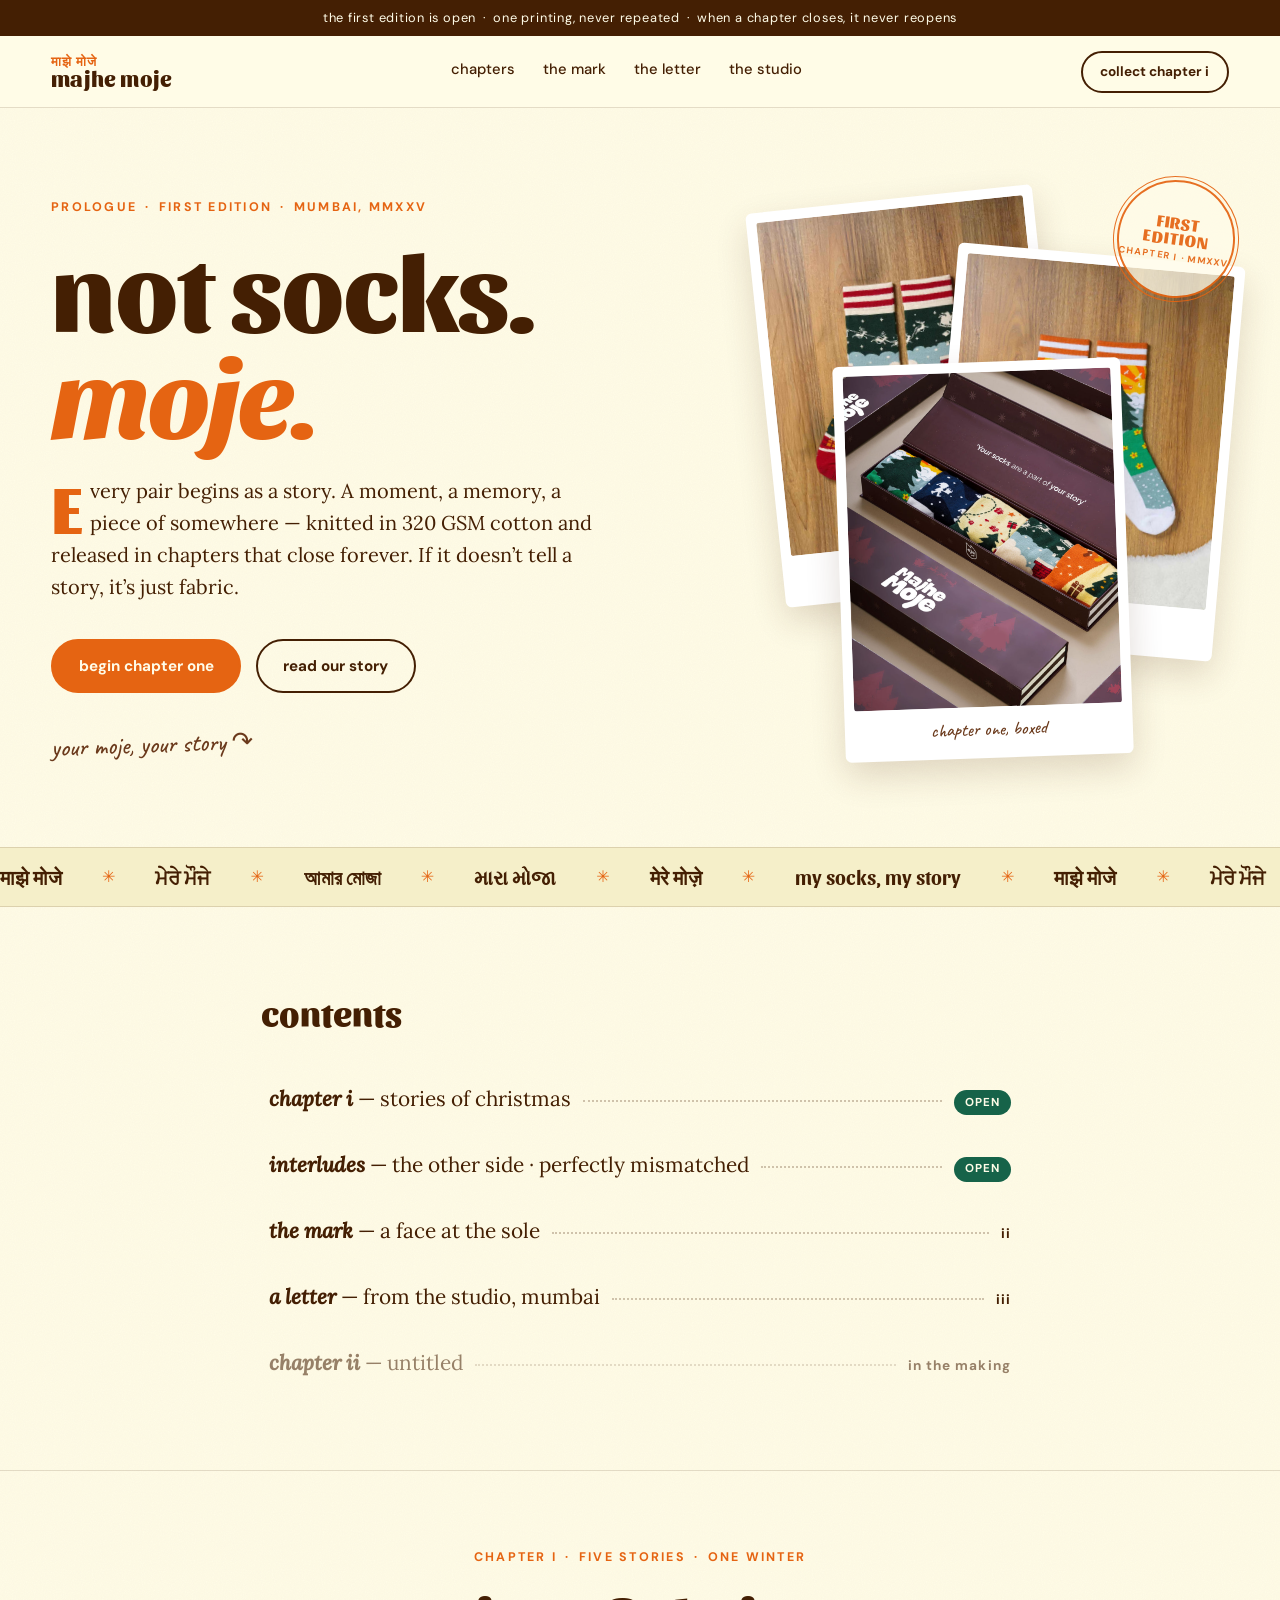
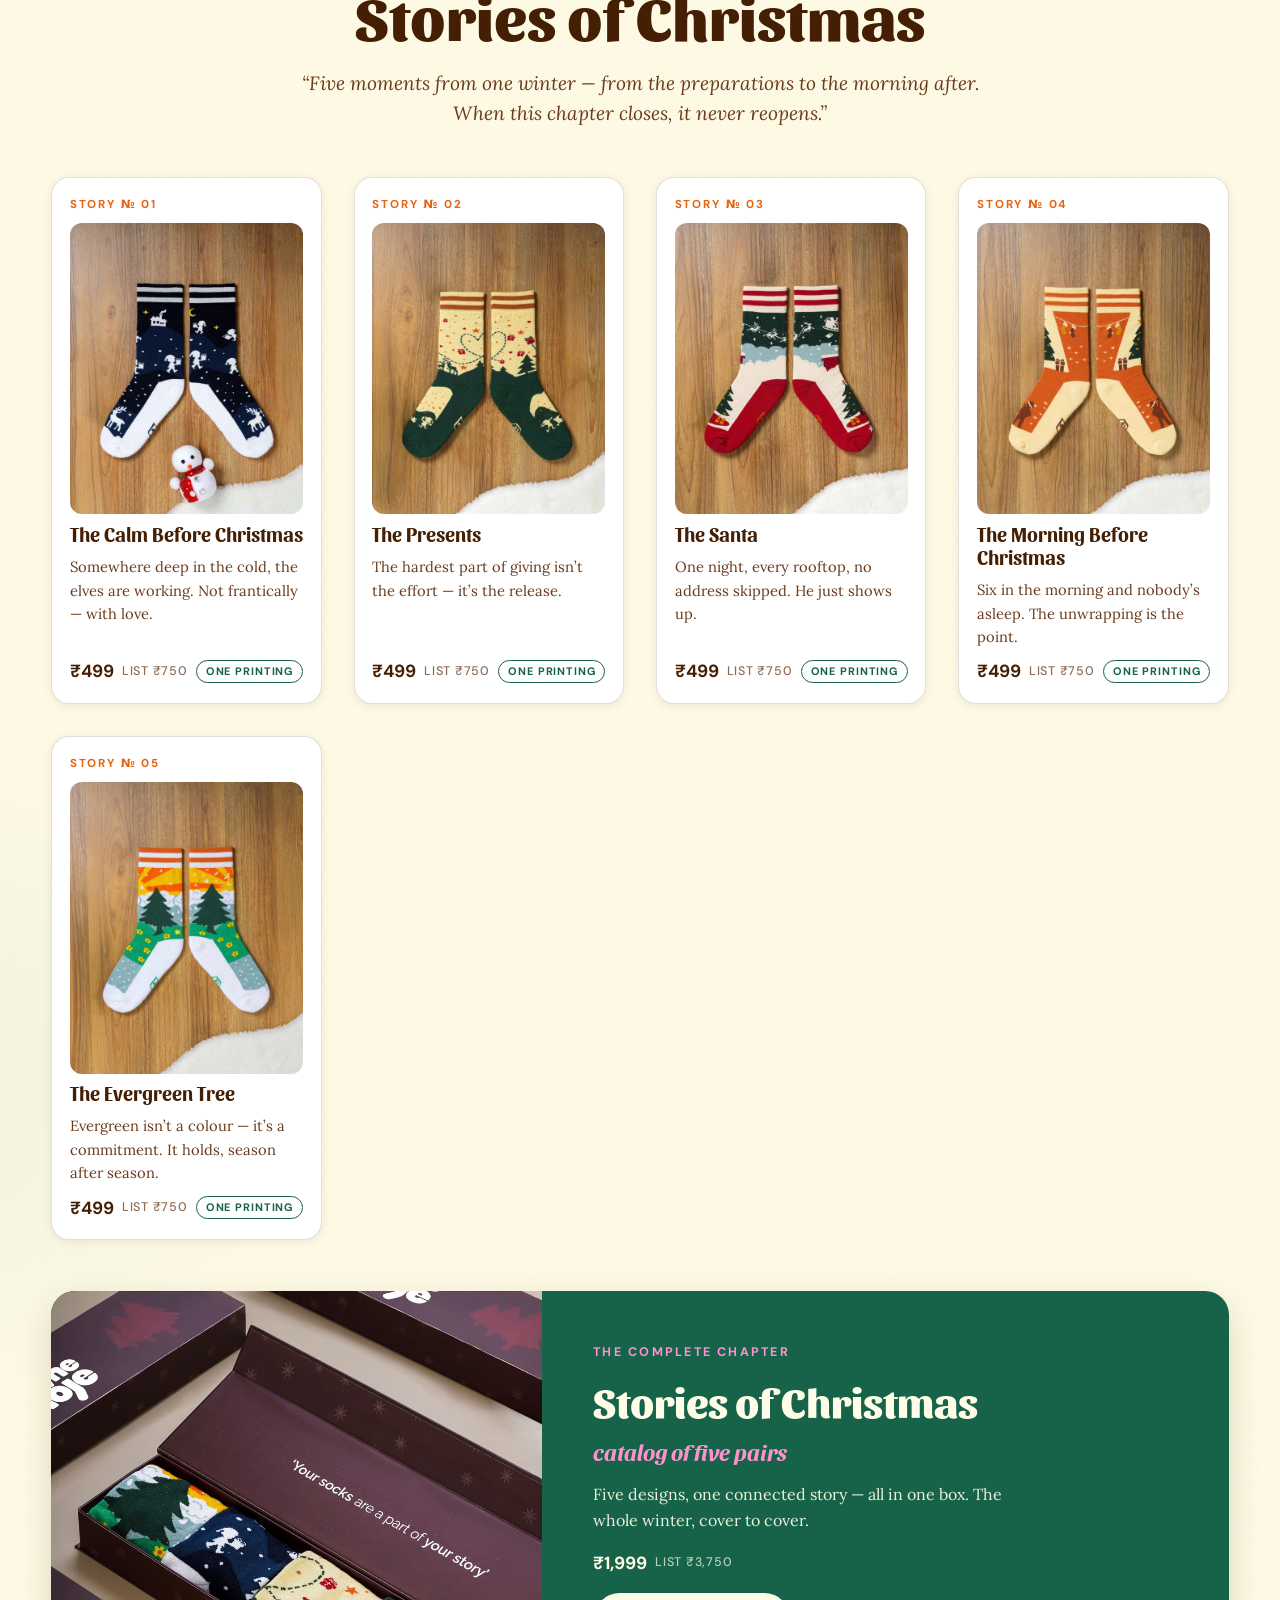
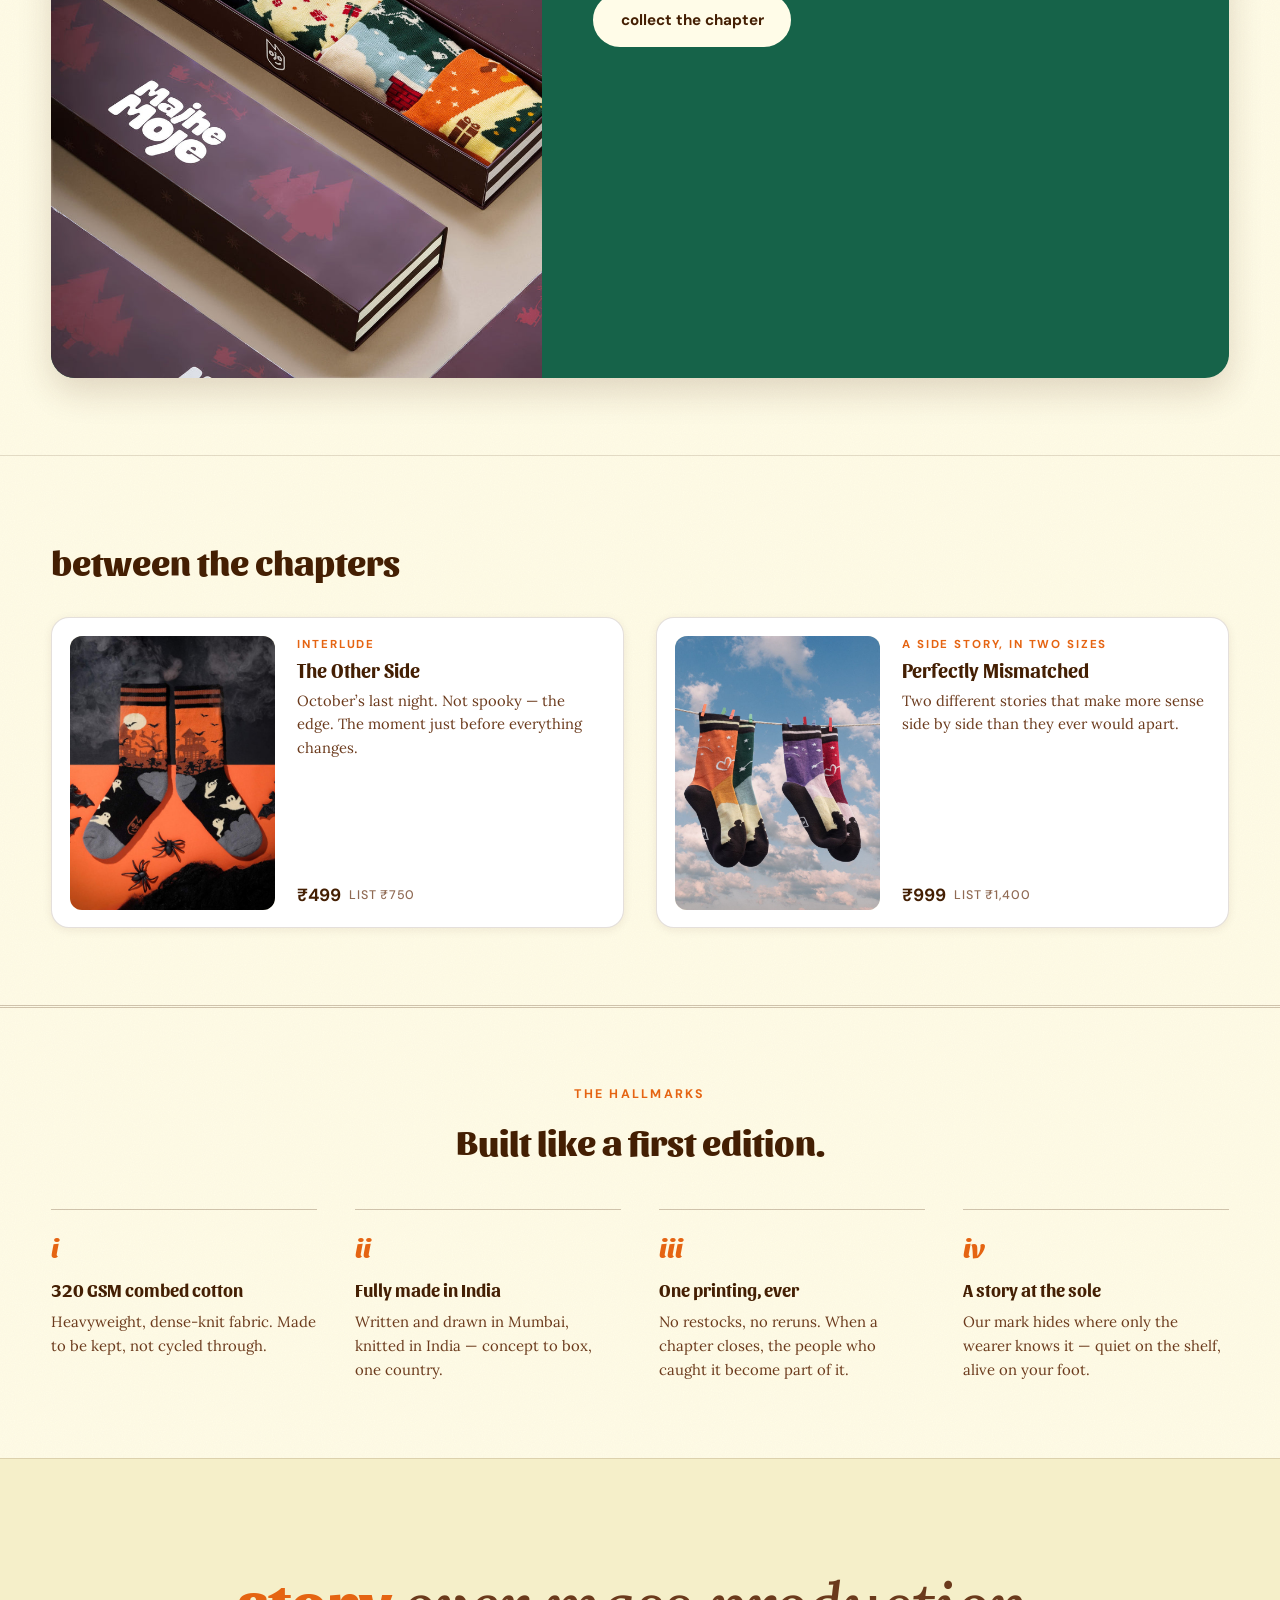
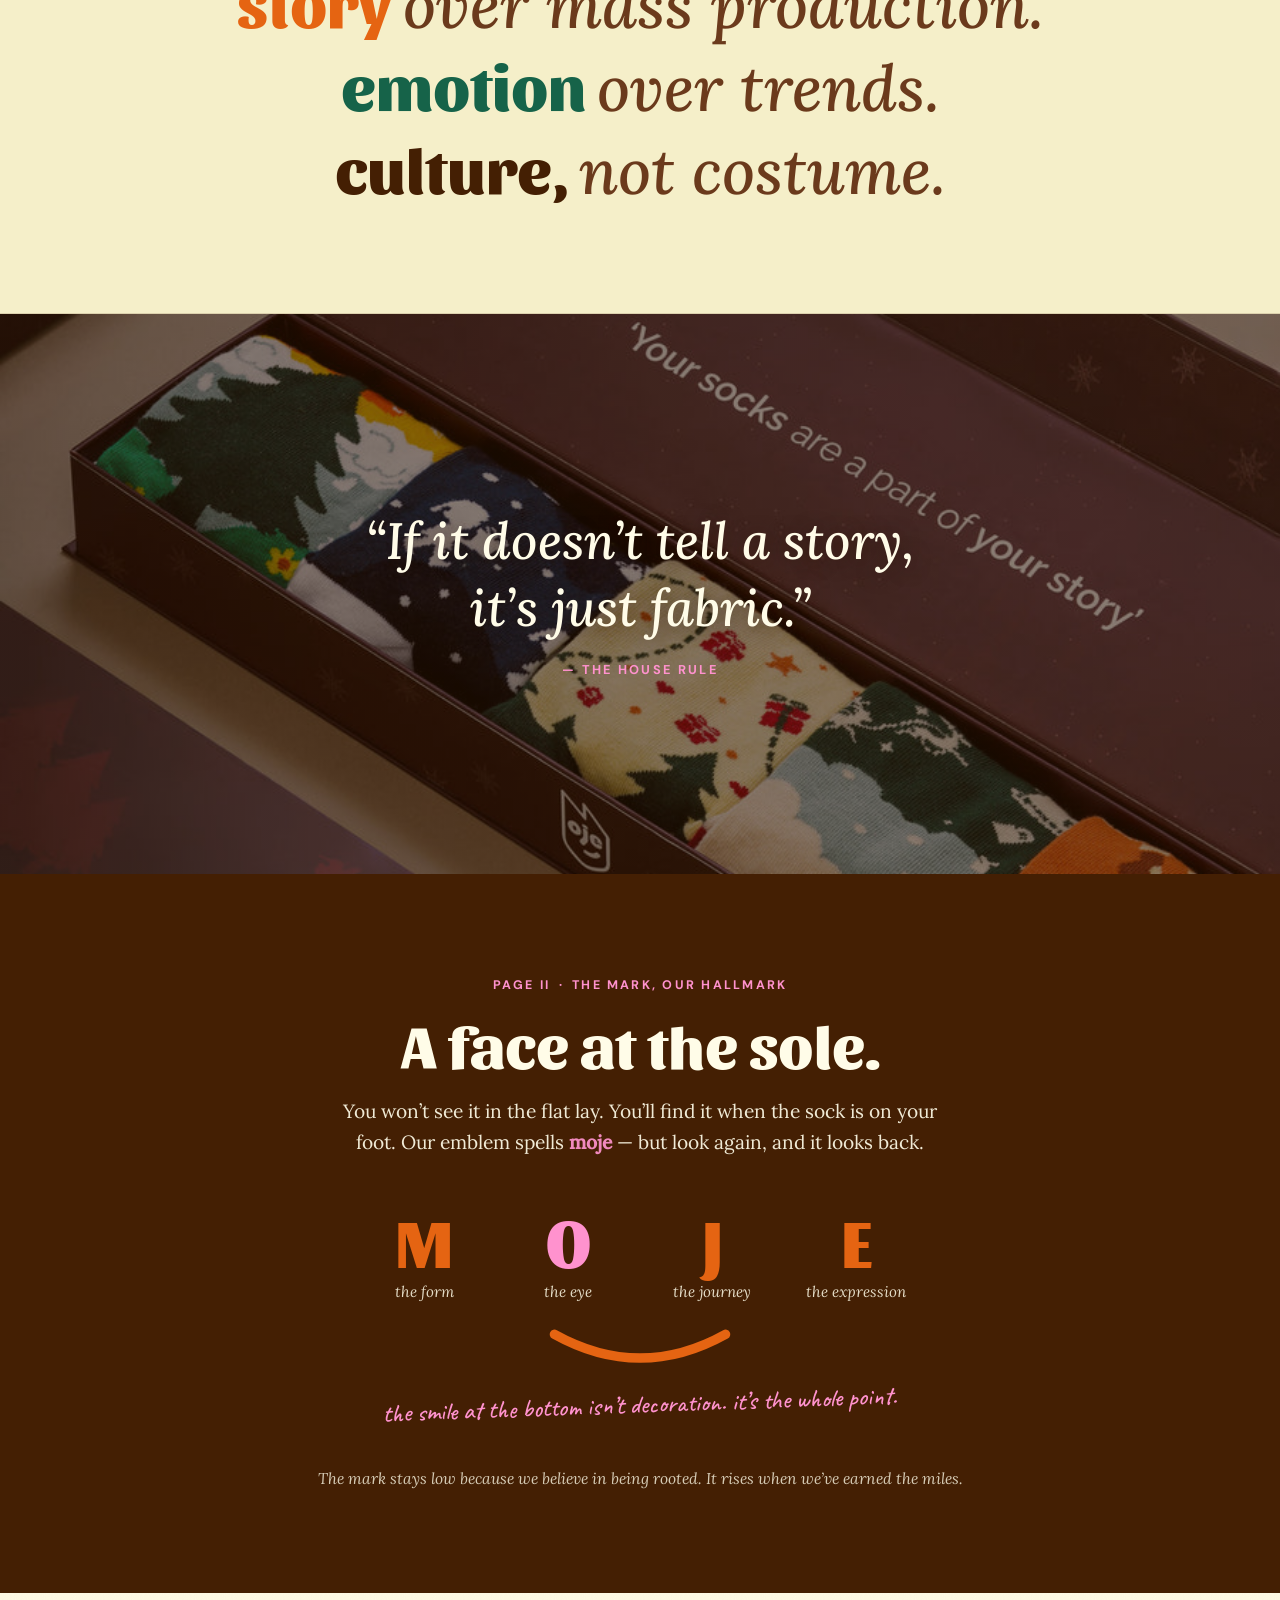
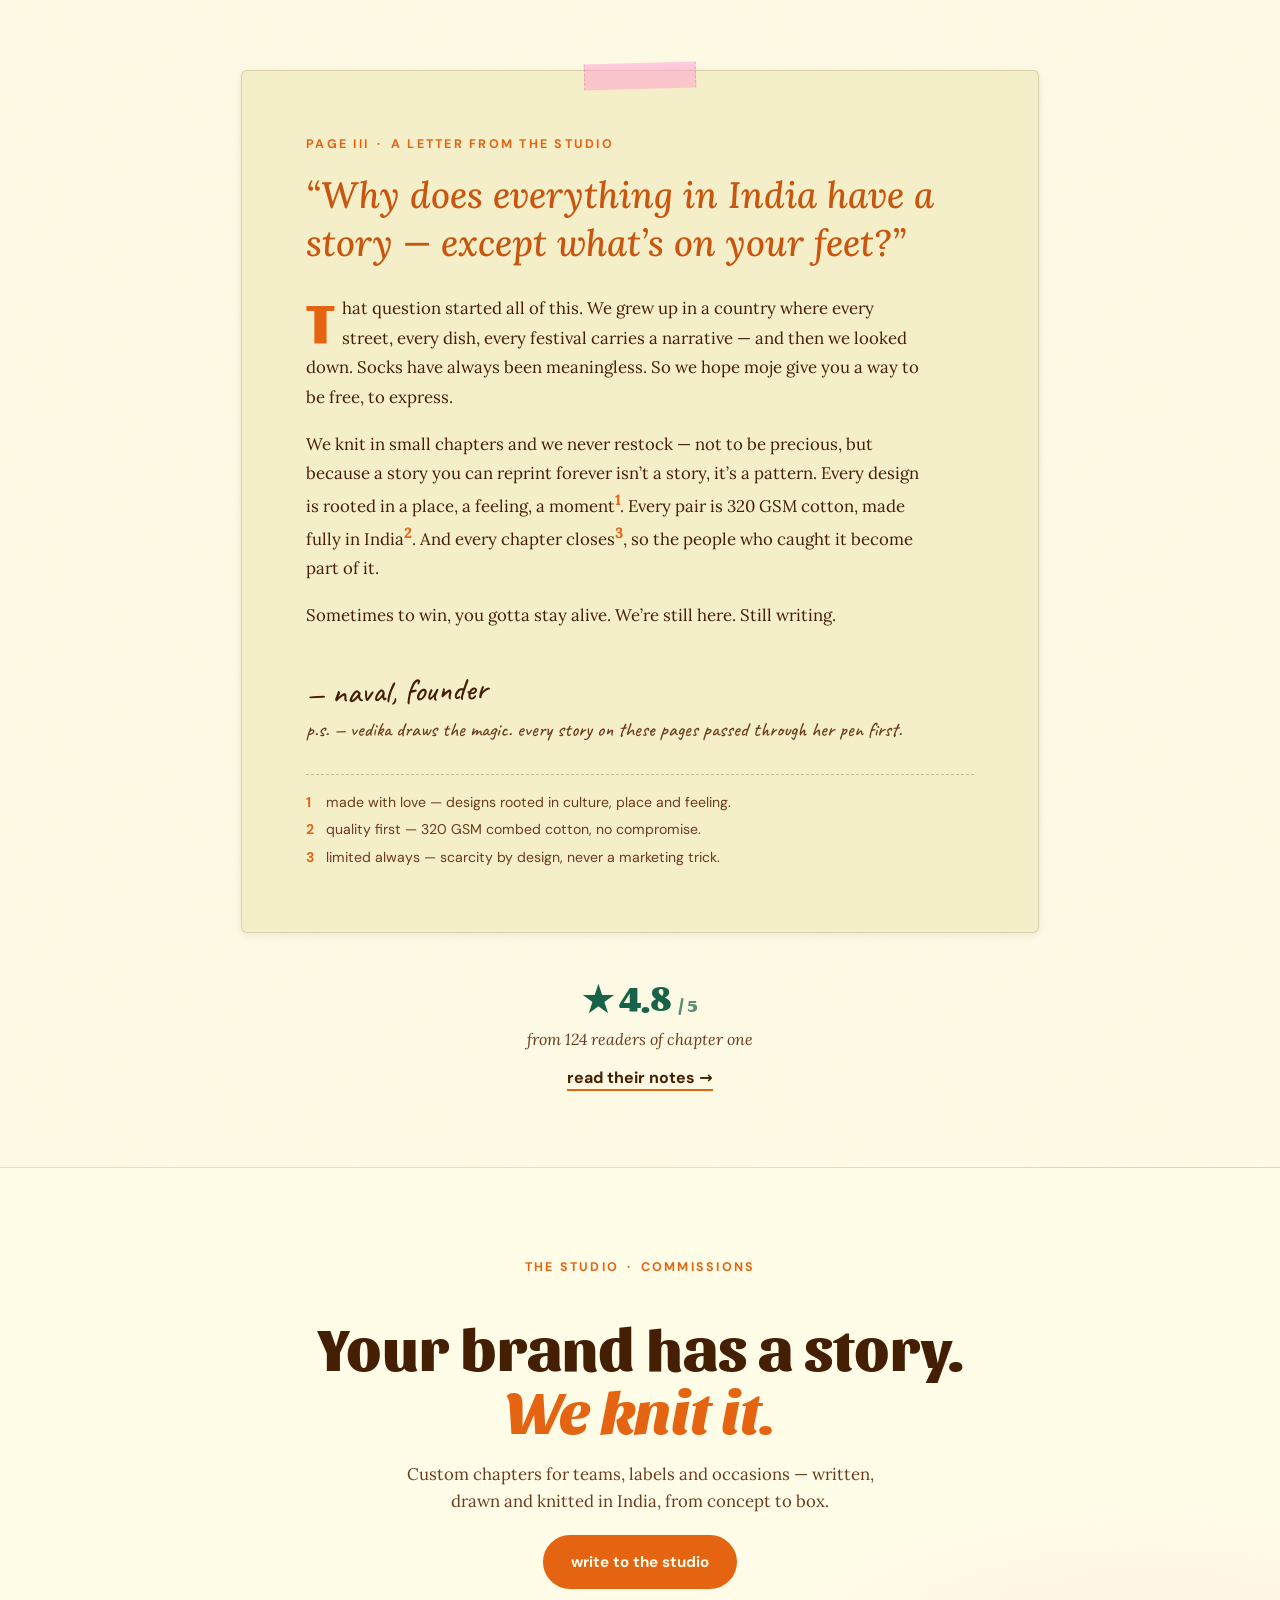
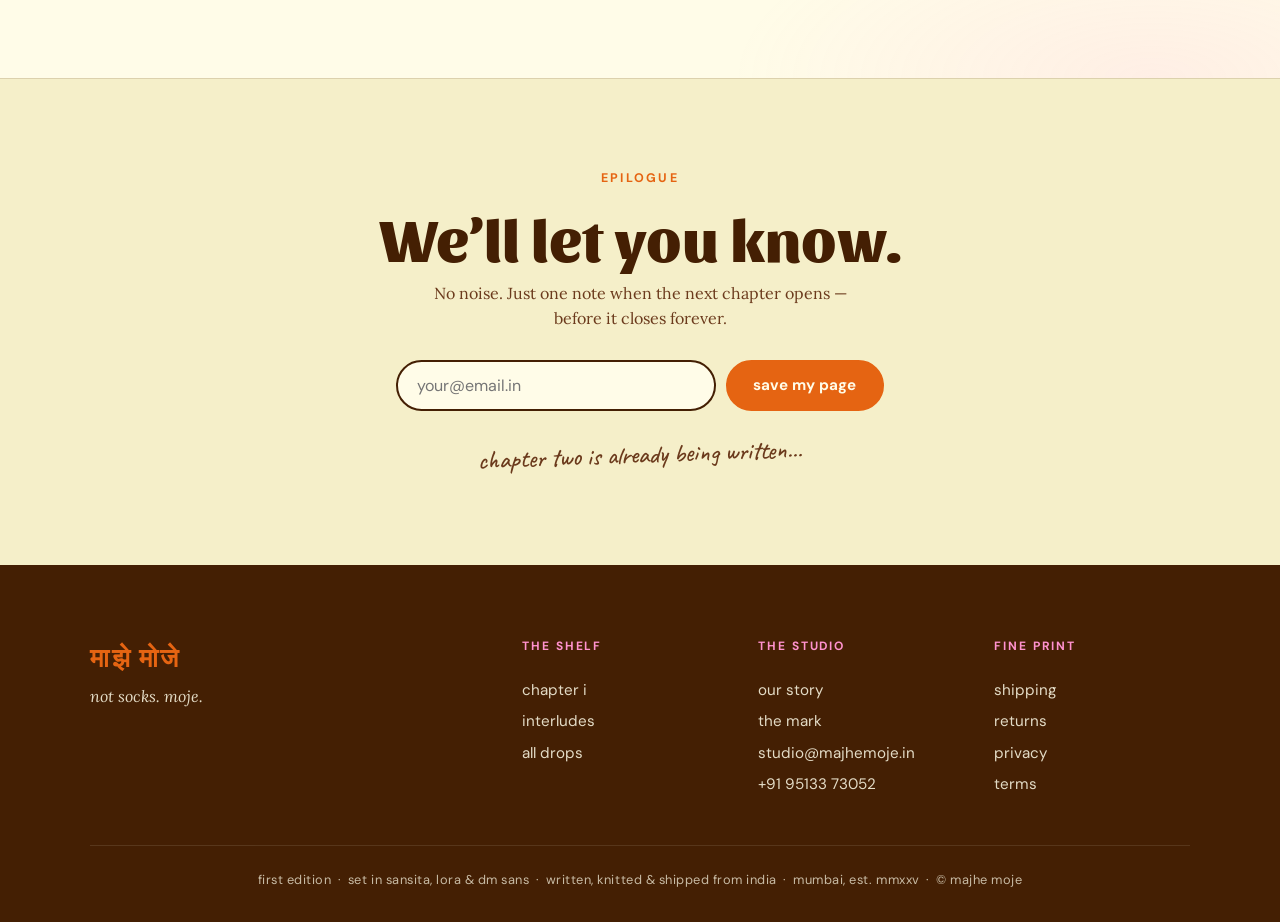
==== commit 58273a8b: "Elevate UI to premium first-edition treatment vs joywear competitors Benchmarked against biglittlepe" ====
--- a/index.html
+++ b/index.html
@@ -16,7 +16,7 @@
 
   <!-- ticker -->
   <div class="ticker" role="note">
-    <p>chapter one is open&ensp;·&ensp;limited always, no restocks&ensp;·&ensp;when a chapter closes, it never reopens</p>
+    <p>the first edition is open&ensp;·&ensp;one printing, never repeated&ensp;·&ensp;when a chapter closes, it never reopens</p>
   </div>
 
   <!-- header -->
@@ -34,7 +34,7 @@
     </nav>
 
     <div class="head-actions">
-      <a class="btn btn-small" href="#chapter-one">shop chapter one</a>
+      <a class="btn btn-small" href="#chapter-one">collect chapter i</a>
       <button class="nav-toggle" aria-expanded="false" aria-controls="mobile-nav" aria-label="open menu">
         <span></span><span></span><span></span>
       </button>
@@ -43,7 +43,7 @@
 
   <nav class="mobile-nav" id="mobile-nav" aria-label="table of contents (mobile)">
     <a href="#contents">contents</a>
-    <a href="#chapter-one">chapter one</a>
+    <a href="#chapter-one">chapter i</a>
     <a href="#the-mark">the mark</a>
     <a href="#the-letter">the letter</a>
     <a href="#the-studio">the studio</a>
@@ -54,7 +54,7 @@
     <!-- ================= PROLOGUE ================= -->
     <section class="prologue" id="prologue">
       <div class="prologue-text">
-        <p class="eyebrow">prologue&ensp;·&ensp;mumbai, est. 2025</p>
+        <p class="eyebrow">prologue&ensp;·&ensp;first edition&ensp;·&ensp;mumbai, mmxxv</p>
         <h1 class="display">
           not socks.<br><em>moje.</em>
         </h1>
@@ -71,6 +71,10 @@
       </div>
 
       <div class="prologue-stack" aria-hidden="false">
+        <div class="edition-stamp" aria-hidden="true">
+          <span>first<br>edition</span>
+          <em>chapter i · mmxxv</em>
+        </div>
         <figure class="polaroid p1">
           <img src="assets/img/santa.jpg" alt="The Santa — flat lay of the sock design" loading="eager">
           <figcaption>the santa</figcaption>
@@ -100,7 +104,7 @@
       <ol class="toc-list">
         <li>
           <a href="#chapter-one">
-            <span class="toc-label"><b>chapter one</b> — stories of christmas</span>
+            <span class="toc-label"><b>chapter i</b> — stories of christmas</span>
             <span class="toc-dots"></span>
             <span class="toc-page toc-open">open</span>
           </a>
@@ -116,19 +120,19 @@
           <a href="#the-mark">
             <span class="toc-label"><b>the mark</b> — a face at the sole</span>
             <span class="toc-dots"></span>
-            <span class="toc-page">02</span>
+            <span class="toc-page">ii</span>
           </a>
         </li>
         <li>
           <a href="#the-letter">
             <span class="toc-label"><b>a letter</b> — from the studio, mumbai</span>
             <span class="toc-dots"></span>
-            <span class="toc-page">03</span>
+            <span class="toc-page">iii</span>
           </a>
         </li>
         <li class="toc-muted">
           <span class="toc-static">
-            <span class="toc-label"><b>chapter two</b> — untitled</span>
+            <span class="toc-label"><b>chapter ii</b> — untitled</span>
             <span class="toc-dots"></span>
             <span class="toc-page">in the making</span>
           </span>
@@ -139,7 +143,7 @@
     <!-- ================= CHAPTER ONE ================= -->
     <section class="chapter reveal" id="chapter-one">
       <header class="chapter-head">
-        <p class="eyebrow">chapter one&ensp;·&ensp;five stories&ensp;·&ensp;one winter</p>
+        <p class="eyebrow">chapter i&ensp;·&ensp;five stories&ensp;·&ensp;one winter</p>
         <h2 class="chapter-title">Stories of Christmas</h2>
         <p class="epigraph narrative">&ldquo;Five moments from one winter — from the preparations
         to the morning after. When this chapter closes, it never reopens.&rdquo;</p>
@@ -155,7 +159,7 @@
             <h3>The Calm Before Christmas</h3>
             <p class="story-line narrative">Somewhere deep in the cold, the elves are working.
             Not frantically — with love.</p>
-            <p class="story-price"><b>₹499</b> <s>₹750</s> <span class="pill">limited</span></p>
+            <p class="story-price"><b>₹499</b> <span class="list">list ₹750</span> <span class="pill">one printing</span></p>
           </a>
         </li>
 
@@ -168,7 +172,7 @@
             <h3>The Presents</h3>
             <p class="story-line narrative">The hardest part of giving isn&rsquo;t the effort —
             it&rsquo;s the release.</p>
-            <p class="story-price"><b>₹499</b> <s>₹750</s> <span class="pill">limited</span></p>
+            <p class="story-price"><b>₹499</b> <span class="list">list ₹750</span> <span class="pill">one printing</span></p>
           </a>
         </li>
 
@@ -181,7 +185,7 @@
             <h3>The Santa</h3>
             <p class="story-line narrative">One night, every rooftop, no address skipped.
             He just shows up.</p>
-            <p class="story-price"><b>₹499</b> <s>₹750</s> <span class="pill">limited</span></p>
+            <p class="story-price"><b>₹499</b> <span class="list">list ₹750</span> <span class="pill">one printing</span></p>
           </a>
         </li>
 
@@ -194,7 +198,7 @@
             <h3>The Morning Before Christmas</h3>
             <p class="story-line narrative">Six in the morning and nobody&rsquo;s asleep.
             The unwrapping is the point.</p>
-            <p class="story-price"><b>₹499</b> <s>₹750</s> <span class="pill">limited</span></p>
+            <p class="story-price"><b>₹499</b> <span class="list">list ₹750</span> <span class="pill">one printing</span></p>
           </a>
         </li>
 
@@ -207,7 +211,7 @@
             <h3>The Evergreen Tree</h3>
             <p class="story-line narrative">Evergreen isn&rsquo;t a colour — it&rsquo;s a
             commitment. It holds, season after season.</p>
-            <p class="story-price"><b>₹499</b> <s>₹750</s> <span class="pill">limited</span></p>
+            <p class="story-price"><b>₹499</b> <span class="list">list ₹750</span> <span class="pill">one printing</span></p>
           </a>
         </li>
       </ol>
@@ -222,7 +226,7 @@
           <h3>Stories of Christmas<br><span>catalog of five pairs</span></h3>
           <p class="narrative">Five designs, one connected story — all in one box.
           The whole winter, cover to cover.</p>
-          <p class="story-price light"><b>₹1,999</b> <s>₹3,750</s></p>
+          <p class="story-price light"><b>₹1,999</b> <span class="list">list ₹3,750</span></p>
           <span class="btn btn-cream">collect the chapter</span>
         </div>
       </a>
@@ -240,7 +244,7 @@
           <h3>The Other Side</h3>
           <p class="story-line narrative">October&rsquo;s last night. Not spooky — the edge.
           The moment just before everything changes.</p>
-          <p class="story-price"><b>₹499</b> <s>₹750</s></p>
+          <p class="story-price"><b>₹499</b> <span class="list">list ₹750</span></p>
         </a>
         <a class="interlude-card" href="https://majhemoje.in/products/perfectly-mismatched-pair-of-2-2-free-sizes-1st-pair-size-uk7-10-2nd-pair-size-uk-4-7">
           <div class="story-img">
@@ -250,8 +254,40 @@
           <h3>Perfectly Mismatched</h3>
           <p class="story-line narrative">Two different stories that make more sense side by side
           than they ever would apart.</p>
-          <p class="story-price"><b>₹999</b> <s>₹1,400</s></p>
+          <p class="story-price"><b>₹999</b> <span class="list">list ₹1,400</span></p>
         </a>
+      </div>
+    </section>
+
+    <!-- ================= HALLMARKS ================= -->
+    <section class="hallmarks reveal" id="hallmarks" aria-label="the hallmarks">
+      <p class="eyebrow">the hallmarks</p>
+      <h2 class="section-title">Built like a first edition.</h2>
+      <div class="hallmark-grid" role="list">
+        <div class="hallmark" role="listitem">
+          <span class="hallmark-no">i</span>
+          <h3>320 GSM combed cotton</h3>
+          <p class="narrative">Heavyweight, dense-knit fabric. Made to be kept,
+          not cycled through.</p>
+        </div>
+        <div class="hallmark" role="listitem">
+          <span class="hallmark-no">ii</span>
+          <h3>Fully made in India</h3>
+          <p class="narrative">Written and drawn in Mumbai, knitted in India —
+          concept to box, one country.</p>
+        </div>
+        <div class="hallmark" role="listitem">
+          <span class="hallmark-no">iii</span>
+          <h3>One printing, ever</h3>
+          <p class="narrative">No restocks, no reruns. When a chapter closes,
+          the people who caught it become part of it.</p>
+        </div>
+        <div class="hallmark" role="listitem">
+          <span class="hallmark-no">iv</span>
+          <h3>A story at the sole</h3>
+          <p class="narrative">Our mark hides where only the wearer knows it —
+          quiet on the shelf, alive on your foot.</p>
+        </div>
       </div>
     </section>
 
@@ -262,10 +298,18 @@
       <p class="manifesto-line">culture, <em>not costume.</em></p>
     </section>
 
+    <!-- ================= FOLIO (editorial plate) ================= -->
+    <section class="folio reveal" aria-label="the house rule">
+      <blockquote class="folio-quote narrative">
+        <p>&ldquo;If it doesn&rsquo;t tell a story,<br>it&rsquo;s just fabric.&rdquo;</p>
+        <cite>— the house rule</cite>
+      </blockquote>
+    </section>
+
     <!-- ================= THE MARK ================= -->
     <section class="mark reveal" id="the-mark">
       <div class="mark-inner">
-        <p class="eyebrow light">page 02&ensp;·&ensp;the mark</p>
+        <p class="eyebrow light">page ii&ensp;·&ensp;the mark, our hallmark</p>
         <h2 class="chapter-title light">A face at the sole.</h2>
         <p class="narrative light lede-2">You won&rsquo;t see it in the flat lay. You&rsquo;ll find
         it when the sock is on your foot. Our emblem spells <b>moje</b> — but look again,
@@ -293,7 +337,7 @@
     <!-- ================= THE LETTER ================= -->
     <section class="letter-wrap reveal" id="the-letter">
       <article class="letter">
-        <p class="eyebrow">page 03&ensp;·&ensp;a letter from the studio</p>
+        <p class="eyebrow">page iii&ensp;·&ensp;a letter from the studio</p>
         <h2 class="letter-q narrative">&ldquo;Why does everything in India have a story —
         except what&rsquo;s on your feet?&rdquo;</h2>
         <div class="letter-body narrative">
@@ -361,7 +405,7 @@
       </div>
       <nav aria-label="footer — shop">
         <h3>the shelf</h3>
-        <a href="#chapter-one">chapter one</a>
+        <a href="#chapter-one">chapter i</a>
         <a href="#interludes">interludes</a>
         <a href="https://majhemoje.in/collections/all">all drops</a>
       </nav>
@@ -381,7 +425,7 @@
       </nav>
     </div>
     <p class="colophon-note">
-      set in sansita, lora &amp; dm sans&ensp;·&ensp;written, knitted &amp; shipped from india&ensp;·&ensp;mumbai, est. mmxxv&ensp;·&ensp;© majhe moje
+      first edition&ensp;·&ensp;set in sansita, lora &amp; dm sans&ensp;·&ensp;written, knitted &amp; shipped from india&ensp;·&ensp;mumbai, est. mmxxv&ensp;·&ensp;© majhe moje
     </p>
   </footer>
 
--- a/assets/css/style.css
+++ b/assets/css/style.css
@@ -32,7 +32,9 @@
 html { scroll-behavior: smooth; }
 
 body {
+  /* faint paper grain over the cream, then the tinted washes */
   background:
+    url("data:image/svg+xml,%3Csvg xmlns='http://www.w3.org/2000/svg' width='180' height='180'%3E%3Cfilter id='n'%3E%3CfeTurbulence type='fractalNoise' baseFrequency='0.9' numOctaves='2' stitchTiles='stitch'/%3E%3CfeColorMatrix values='0 0 0 0 0.27 0 0 0 0 0.12 0 0 0 0 0.01 0 0 0 0.035 0'/%3E%3C/filter%3E%3Crect width='180' height='180' filter='url(%23n)'/%3E%3C/svg%3E"),
     radial-gradient(1200px 500px at 85% -5%, rgba(255, 146, 206, .10), transparent 60%),
     radial-gradient(900px 600px at -10% 30%, rgba(22, 99, 73, .05), transparent 55%),
     var(--cream);
@@ -294,6 +296,43 @@
   text-align: center;
   padding-top: 8px;
 }
+/* first-edition stamp, inked over the photo stack */
+.edition-stamp {
+  position: absolute;
+  top: -18px; right: -6px;
+  z-index: 6;
+  width: 118px; height: 118px;
+  border: 2px solid var(--thread);
+  outline: 1px solid var(--thread);
+  outline-offset: 3px;
+  border-radius: 50%;
+  display: flex;
+  flex-direction: column;
+  align-items: center;
+  justify-content: center;
+  gap: .15rem;
+  text-align: center;
+  transform: rotate(8deg);
+  color: var(--thread);
+  background: color-mix(in srgb, var(--cream) 82%, transparent);
+  opacity: .92;
+}
+.edition-stamp span {
+  font-family: var(--font-display);
+  font-weight: 800;
+  font-size: 1.05rem;
+  line-height: 1;
+  text-transform: uppercase;
+  letter-spacing: .06em;
+}
+.edition-stamp em {
+  font-style: normal;
+  font-size: .58rem;
+  font-weight: 700;
+  letter-spacing: .14em;
+  text-transform: uppercase;
+}
+
 .polaroid.p1 { top: 0; left: 0; transform: rotate(-6deg); z-index: 1; }
 .polaroid.p2 { top: 10%; right: 0; transform: rotate(5deg); z-index: 2; }
 .polaroid.p3 { bottom: 0; left: 16%; transform: rotate(-2deg); z-index: 3; }
@@ -401,7 +440,7 @@
 .stories {
   list-style: none;
   display: grid;
-  grid-template-columns: repeat(auto-fit, minmax(225px, 1fr));
+  grid-template-columns: repeat(auto-fit, minmax(210px, 1fr));
   gap: clamp(1.25rem, 2.5vw, 2rem);
 }
 
@@ -465,6 +504,17 @@
 .story-price s { color: var(--ink-soft); opacity: .7; font-size: .9rem; }
 .story-price.light b, .story-price.light s { color: var(--cream); }
 
+/* list price, kept quiet — the price speaks, the discount whispers */
+.story-price .list {
+  font-size: .78rem;
+  font-weight: 500;
+  letter-spacing: .06em;
+  text-transform: uppercase;
+  color: var(--ink-soft);
+  opacity: .75;
+}
+.story-price.light .list { color: var(--cream); opacity: .7; }
+
 .pill {
   font-size: .68rem;
   font-weight: 700;
@@ -551,6 +601,82 @@
 .interlude-card h3 { margin: .3rem 0 .4rem; }
 .interlude-card .story-price { align-self: end; }
 
+/* ---------- hallmarks ---------- */
+
+.hallmarks {
+  max-width: 1320px;
+  margin: 0 auto;
+  padding: clamp(3rem, 6vw, 5.5rem) var(--pad);
+  border-top: 3px double var(--border);
+  text-align: center;
+}
+.hallmarks .eyebrow { margin-bottom: .5rem; }
+.hallmarks .section-title { margin-bottom: 2.5rem; }
+
+.hallmark-grid {
+  display: grid;
+  grid-template-columns: repeat(auto-fit, minmax(220px, 1fr));
+  gap: clamp(1.5rem, 3vw, 3rem);
+  text-align: left;
+}
+
+.hallmark {
+  border-top: 1px solid var(--border);
+  padding-top: 1.1rem;
+}
+.hallmark-no {
+  font-family: var(--font-display);
+  font-weight: 800;
+  font-style: italic;
+  font-size: 1.6rem;
+  color: var(--thread);
+  display: block;
+  margin-bottom: .4rem;
+}
+.hallmark h3 {
+  font-family: var(--font-display);
+  font-weight: 700;
+  font-size: 1.15rem;
+  margin-bottom: .35rem;
+}
+.hallmark p { font-size: .93rem; color: var(--ink-soft); }
+
+/* ---------- folio (editorial plate) ---------- */
+
+.folio {
+  position: relative;
+  min-height: clamp(380px, 55vw, 560px);
+  display: flex;
+  align-items: center;
+  justify-content: center;
+  background:
+    linear-gradient(rgba(42, 18, 0, .55), rgba(42, 18, 0, .55)),
+    url("../img/box.jpg") center 35% / cover no-repeat;
+}
+.folio-quote {
+  text-align: center;
+  color: var(--cream);
+  padding: 2rem var(--pad);
+}
+.folio-quote p {
+  font-size: clamp(1.7rem, 4.5vw, 3.2rem);
+  font-style: italic;
+  font-weight: 500;
+  line-height: 1.3;
+  text-shadow: 0 2px 18px rgba(42, 18, 0, .5);
+}
+.folio-quote cite {
+  display: block;
+  margin-top: 1.25rem;
+  font-family: var(--font-ui);
+  font-style: normal;
+  font-weight: 700;
+  font-size: .8rem;
+  letter-spacing: .18em;
+  text-transform: uppercase;
+  color: var(--pink);
+}
+
 /* ---------- manifesto ---------- */
 
 .manifesto {
@@ -862,6 +988,11 @@
 
 @media (max-width: 520px) {
   .colophon-grid { grid-template-columns: 1fr; gap: 1.75rem; }
-  .prologue-stack { min-height: 360px; }
+  .prologue-stack { min-height: 380px; }
   .mark-letters { gap: .5rem; }
-}
+  .edition-stamp {
+    width: 96px; height: 96px;
+    top: -12px; right: 0;
+  }
+  .edition-stamp span { font-size: .85rem; }
+}
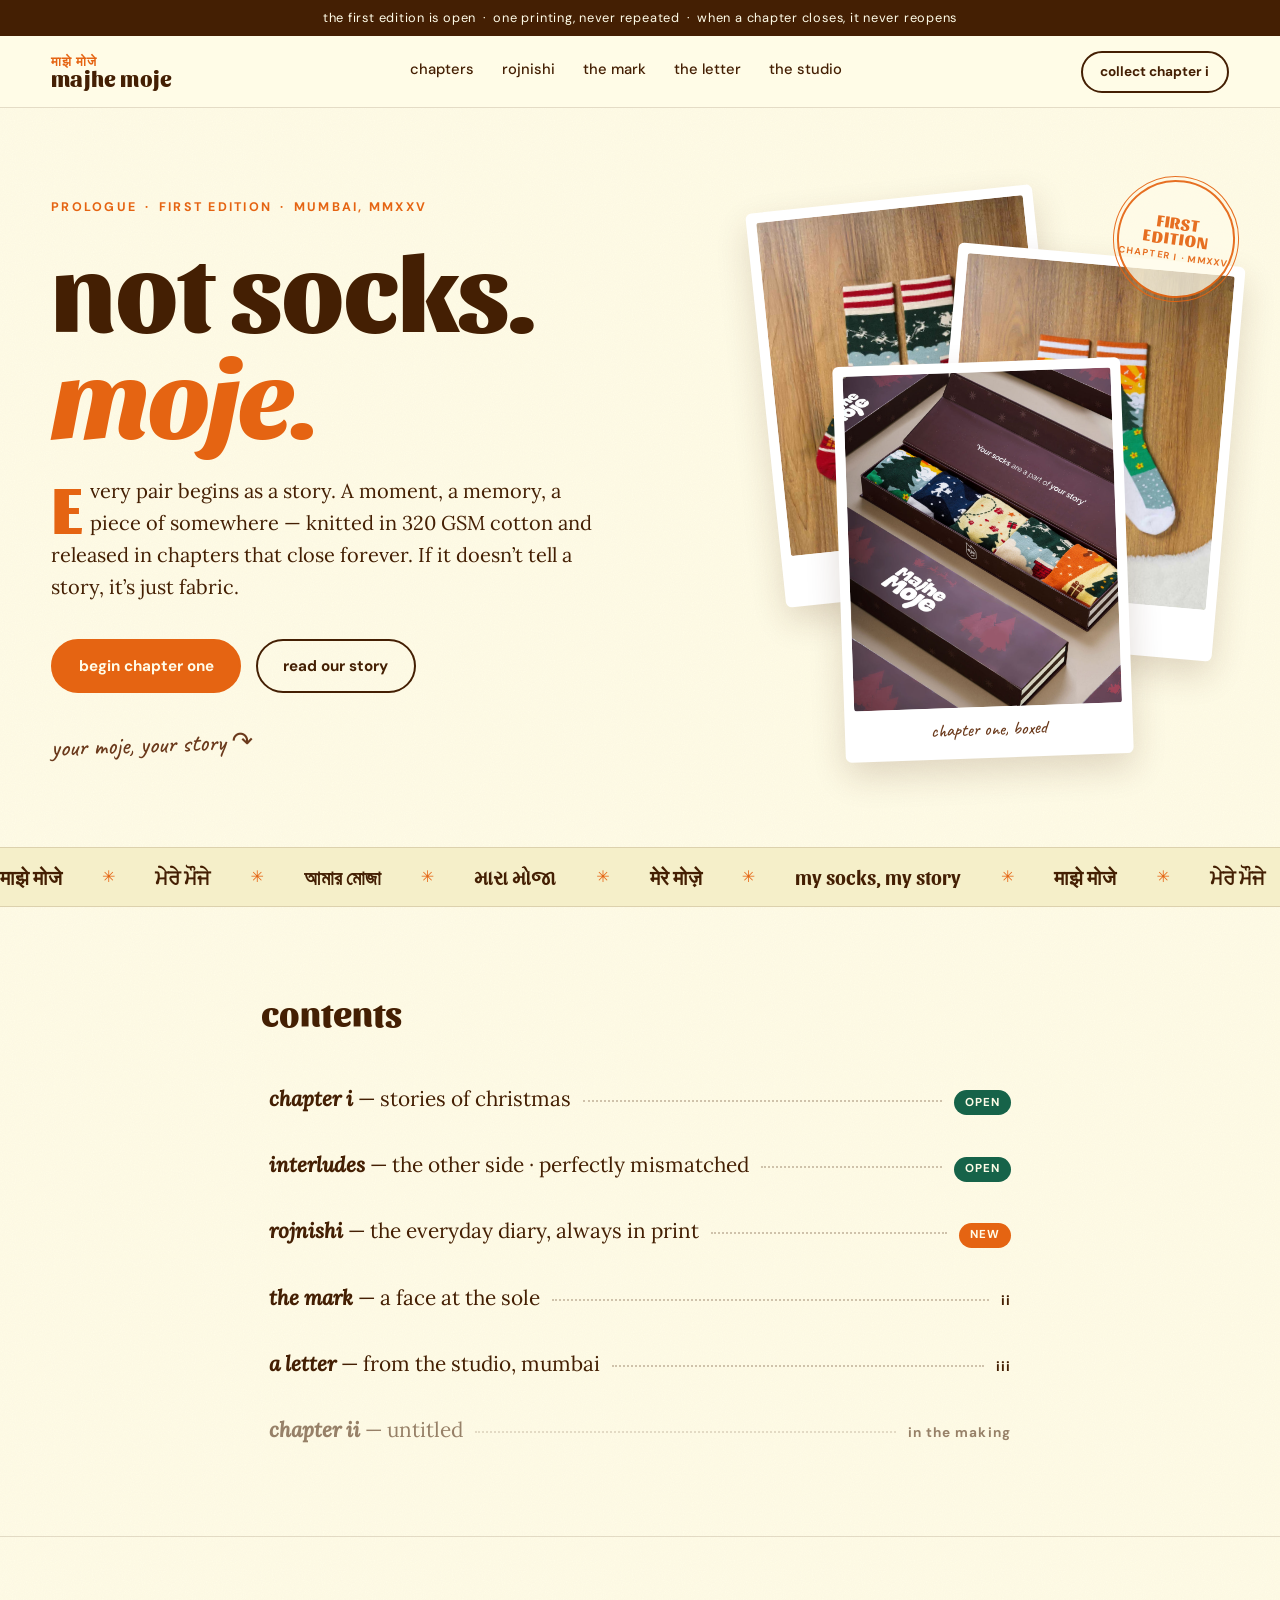
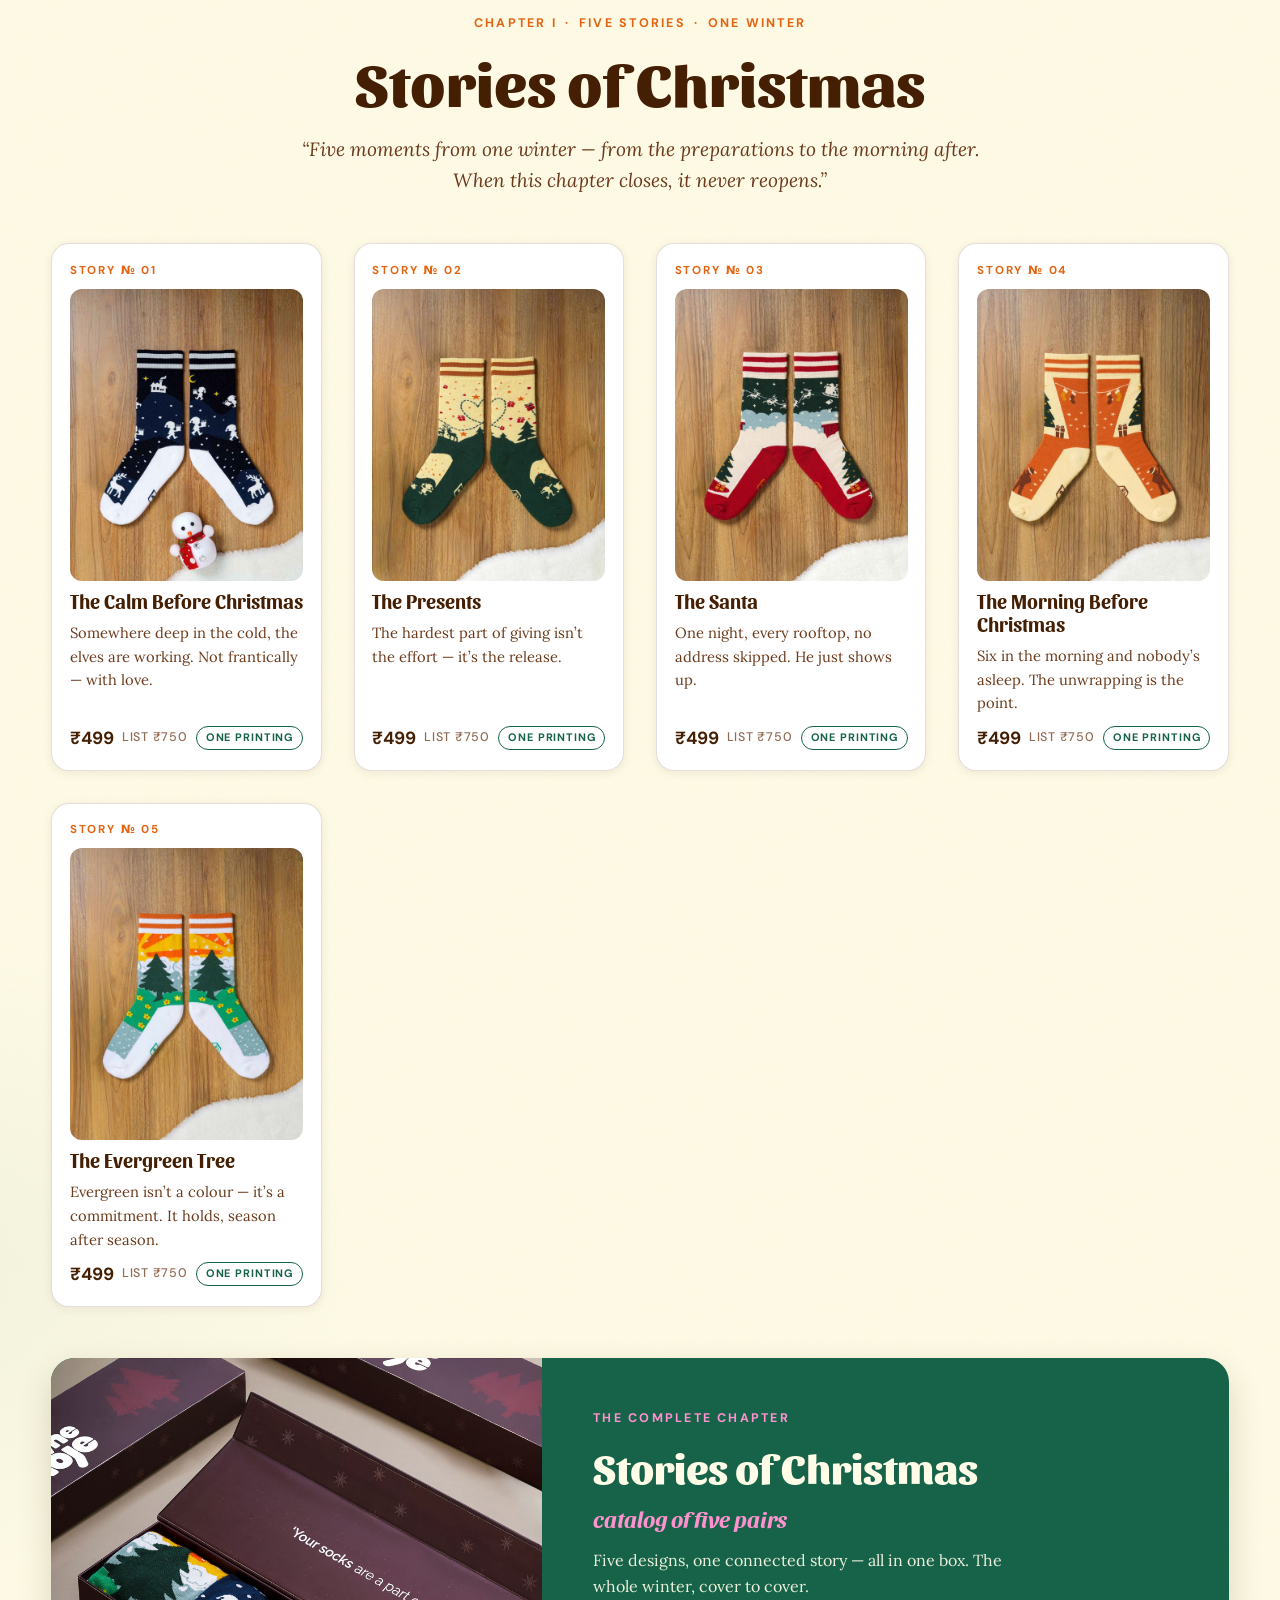
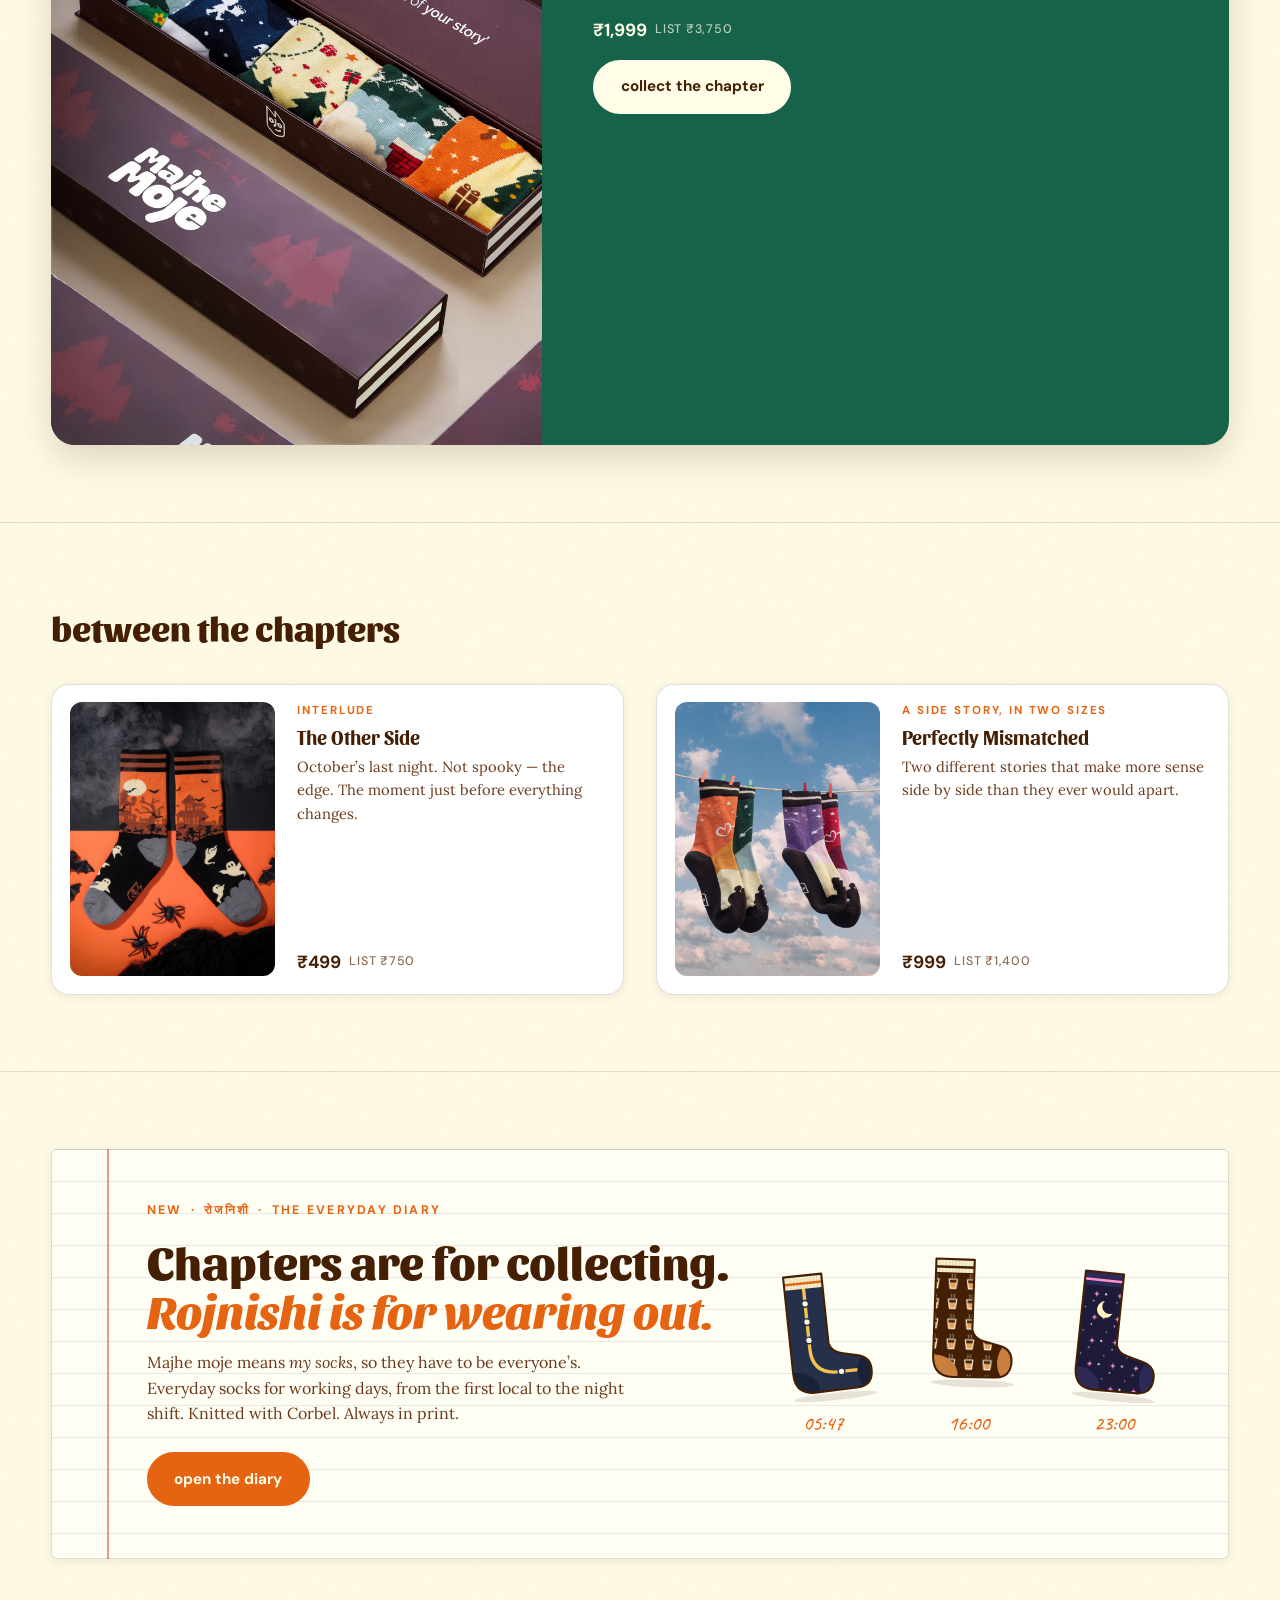
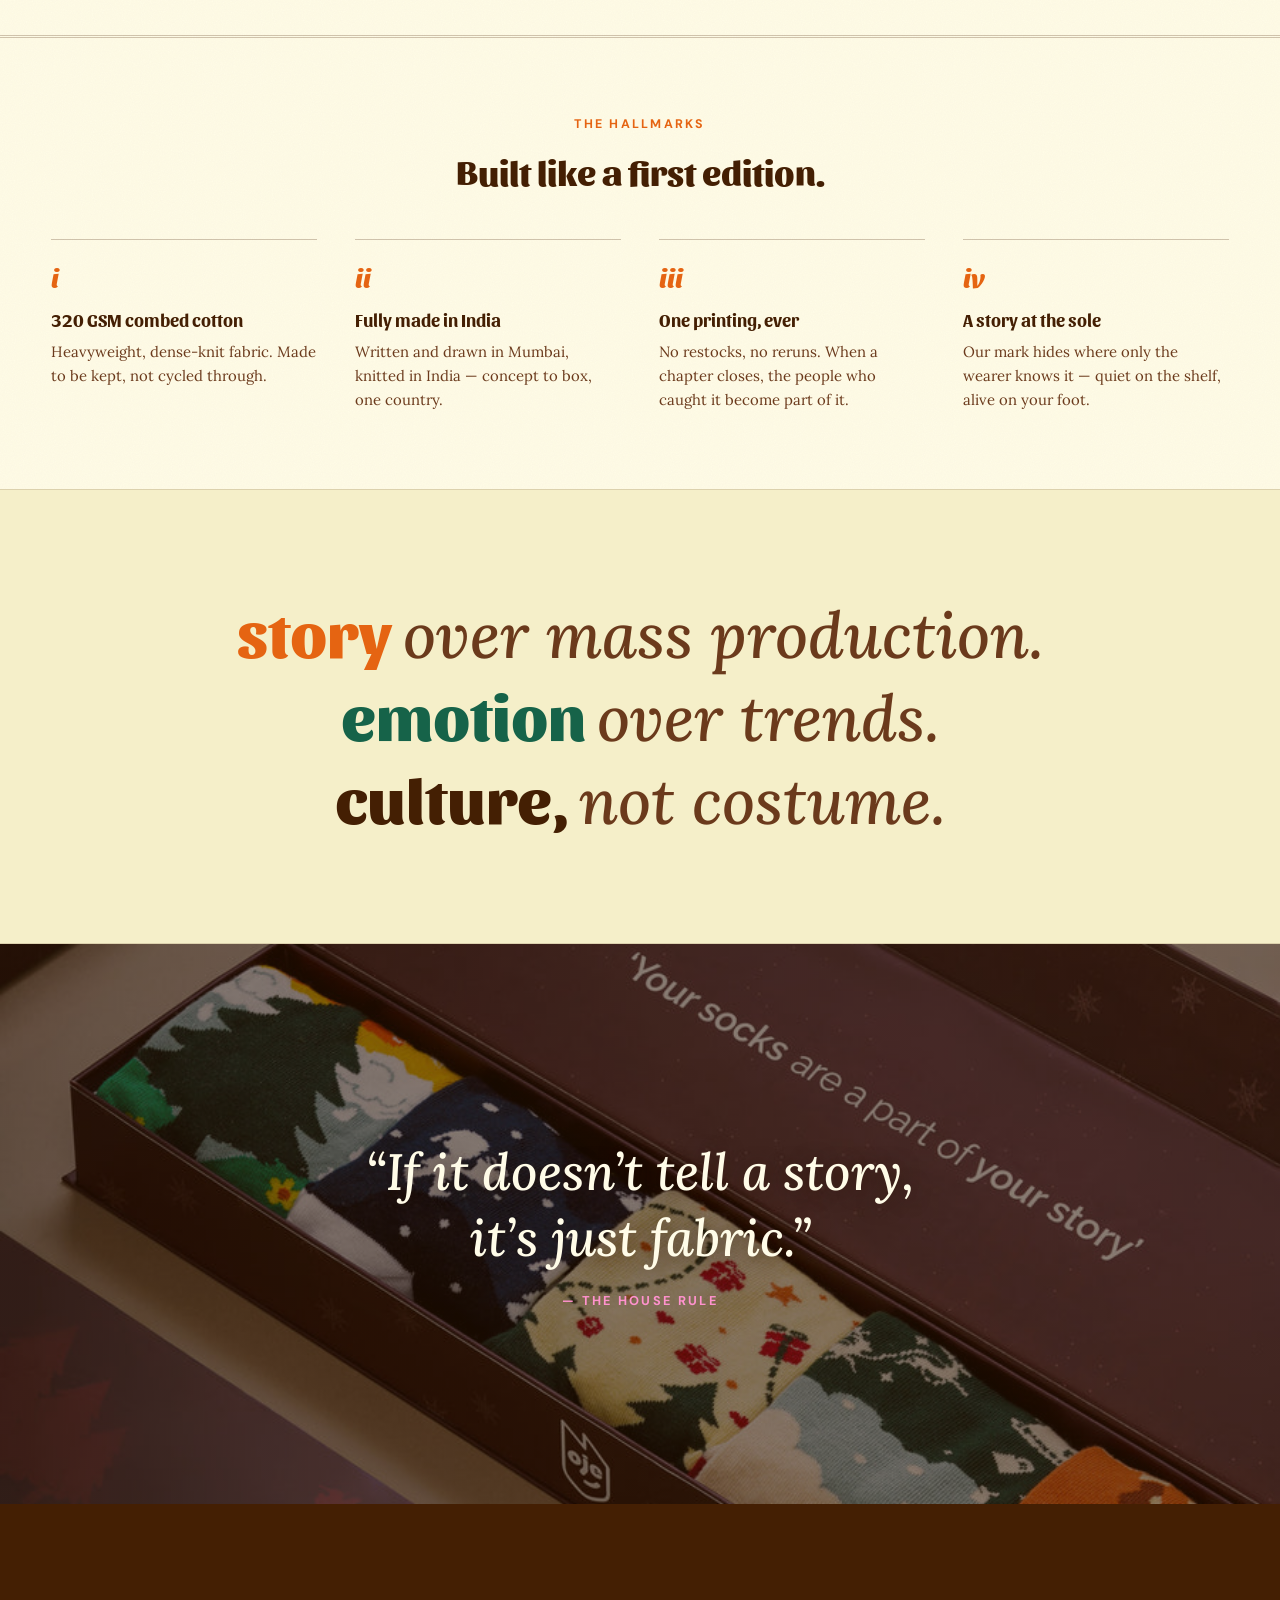
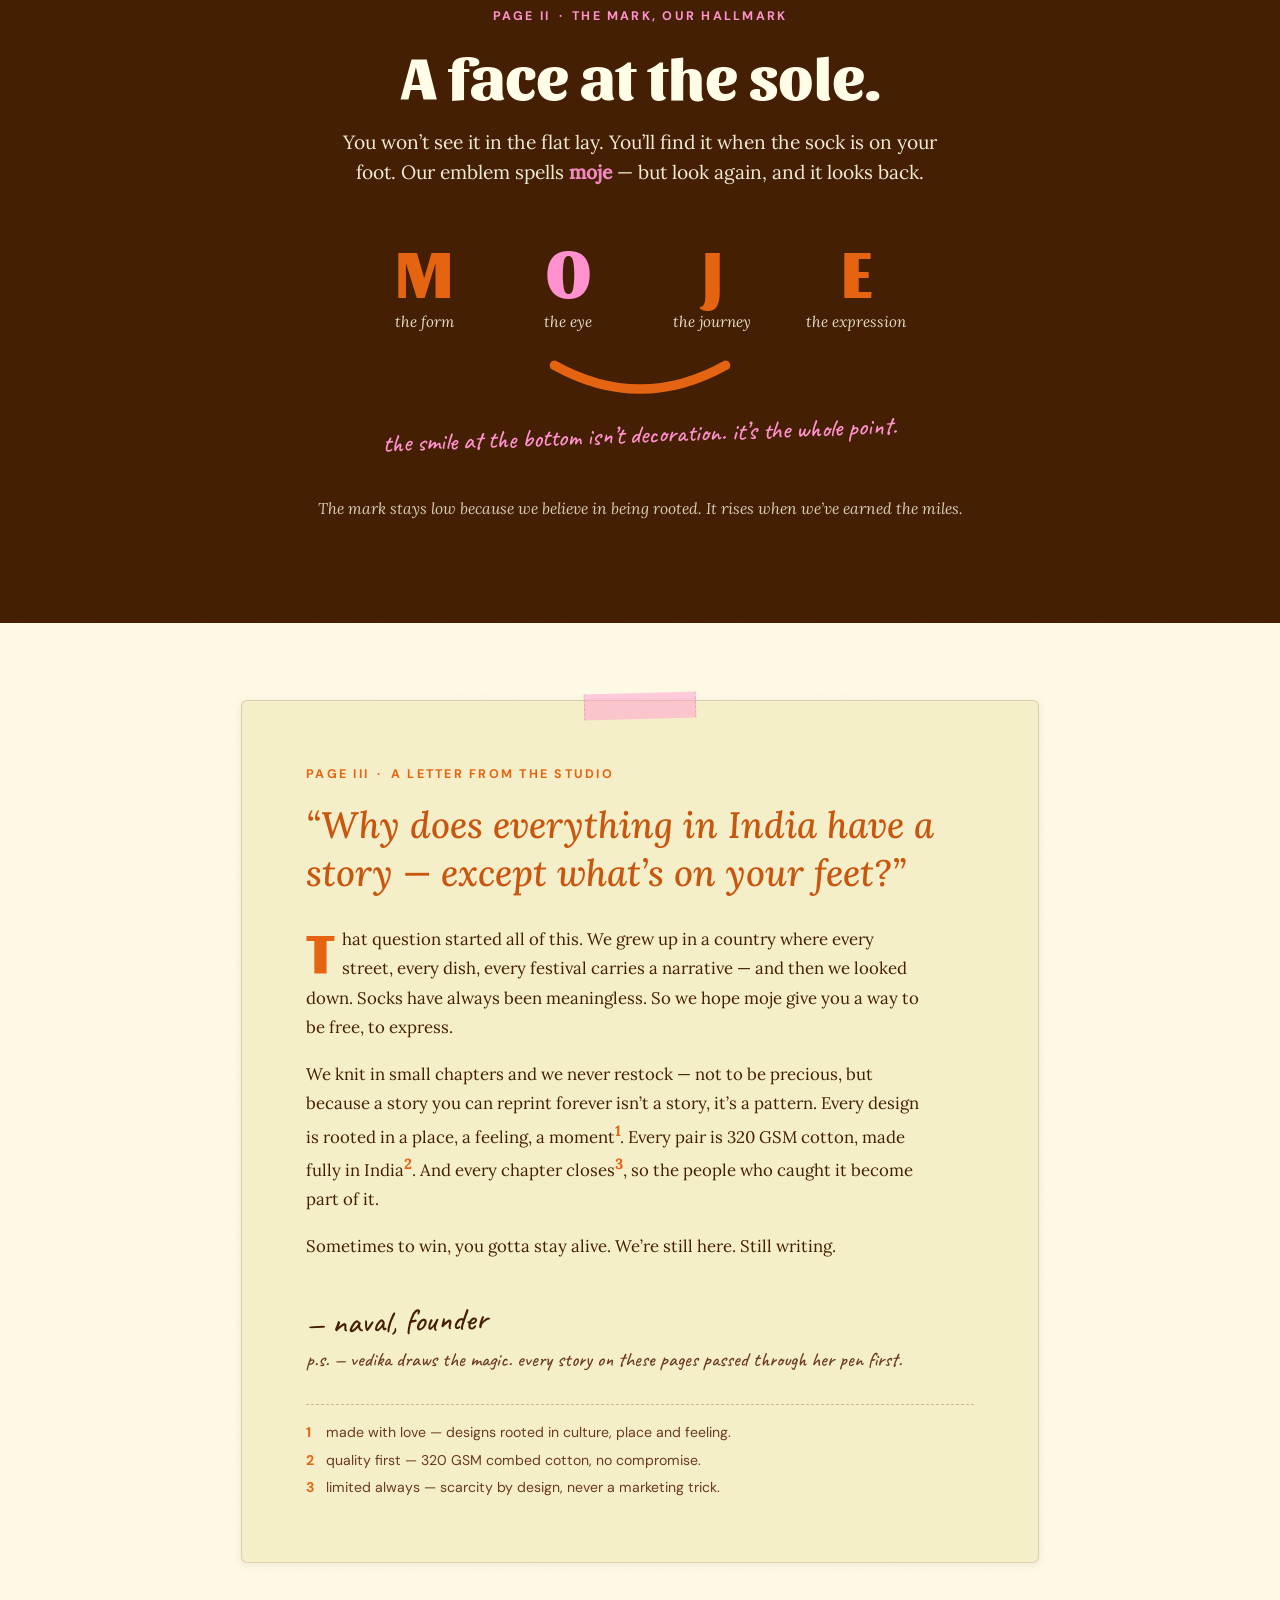
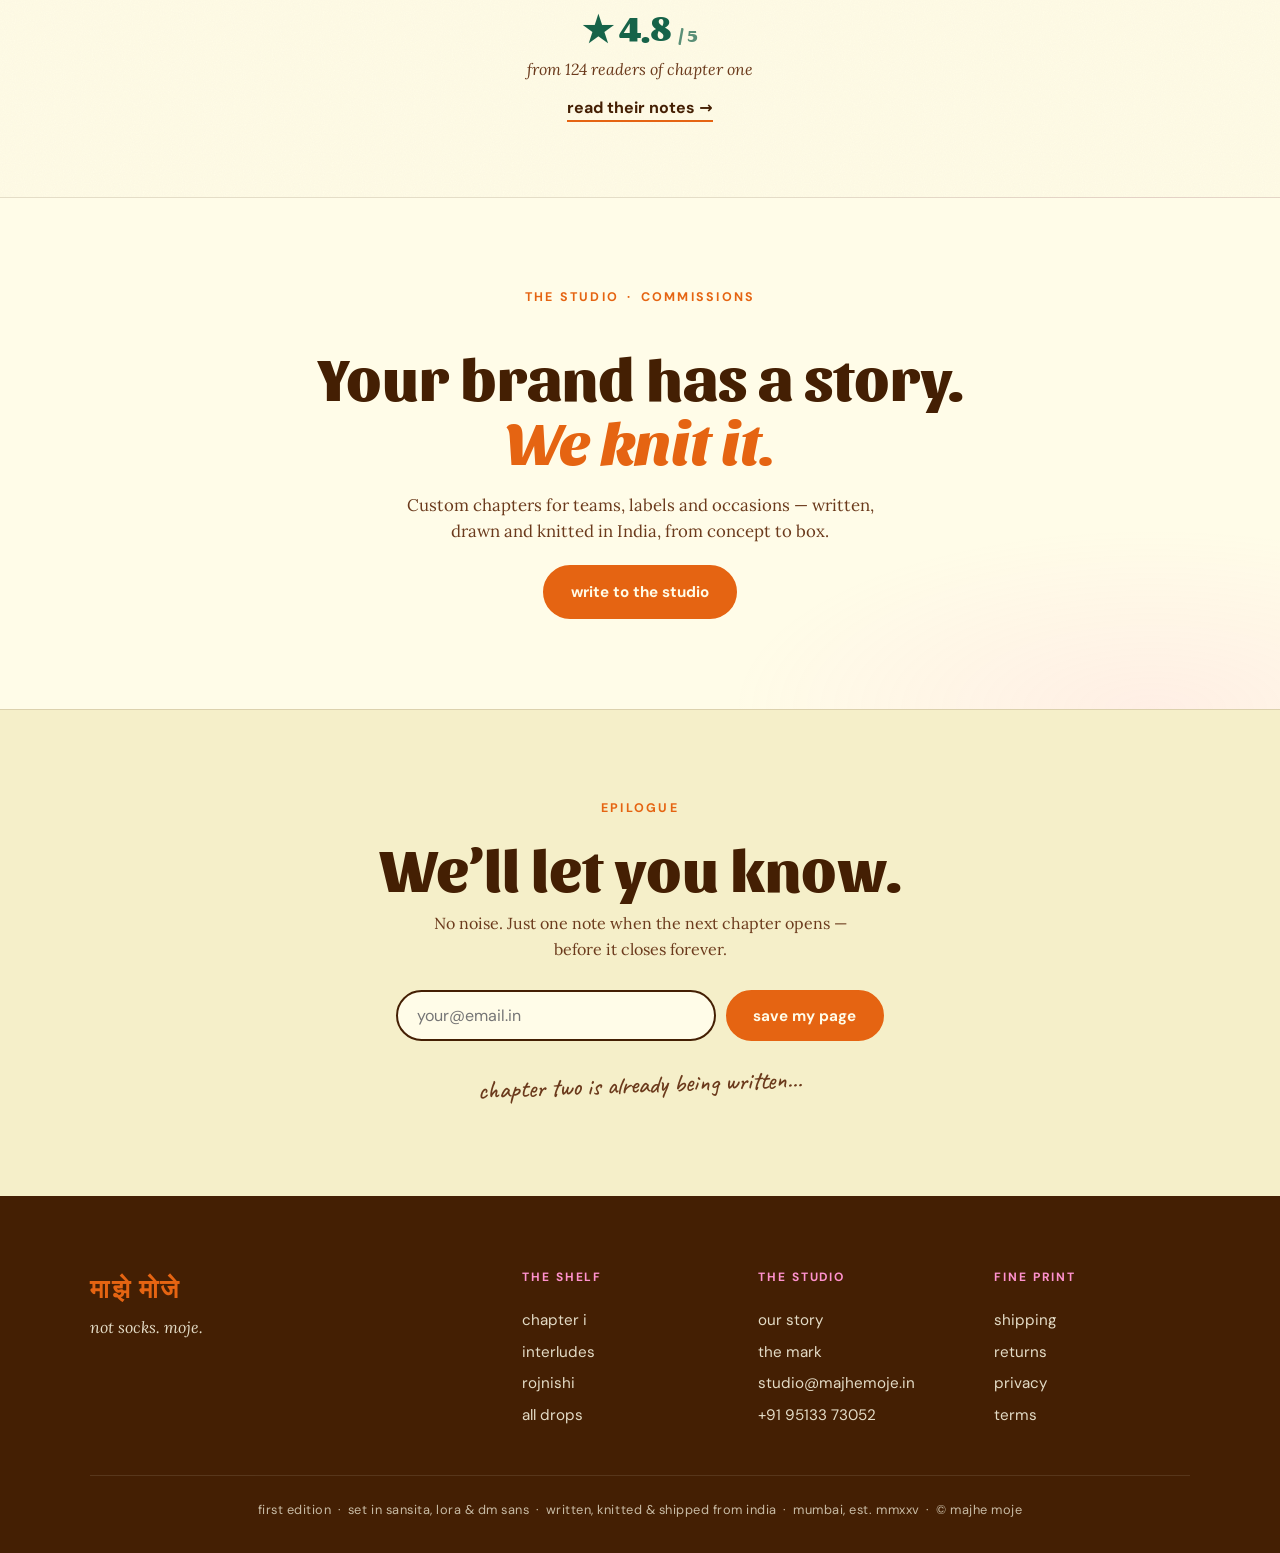
==== commit 98aa6a7b: "Add Rojnishi, an everyday sock line made with Corbel Majhe moje means "my socks", so the brand needs" ====
--- a/index.html
+++ b/index.html
@@ -8,6 +8,7 @@
 
   <link rel="stylesheet" href="assets/css/fonts.css">
   <link rel="stylesheet" href="assets/css/style.css">
+  <link rel="stylesheet" href="assets/css/rojnishi.css">
 </head>
 <body>
 
@@ -28,6 +29,7 @@
 
     <nav class="toc-nav" aria-label="table of contents">
       <a href="#chapter-one">chapters</a>
+      <a href="rojnishi.html">rojnishi</a>
       <a href="#the-mark">the mark</a>
       <a href="#the-letter">the letter</a>
       <a href="#the-studio">the studio</a>
@@ -44,6 +46,7 @@
   <nav class="mobile-nav" id="mobile-nav" aria-label="table of contents (mobile)">
     <a href="#contents">contents</a>
     <a href="#chapter-one">chapter i</a>
+    <a href="rojnishi.html">rojnishi</a>
     <a href="#the-mark">the mark</a>
     <a href="#the-letter">the letter</a>
     <a href="#the-studio">the studio</a>
@@ -114,6 +117,13 @@
             <span class="toc-label"><b>interludes</b> — the other side · perfectly mismatched</span>
             <span class="toc-dots"></span>
             <span class="toc-page toc-open">open</span>
+          </a>
+        </li>
+        <li>
+          <a href="rojnishi.html">
+            <span class="toc-label"><b>rojnishi</b> — the everyday diary, always in print</span>
+            <span class="toc-dots"></span>
+            <span class="toc-page toc-new">new</span>
           </a>
         </li>
         <li>
@@ -259,6 +269,25 @@
       </div>
     </section>
 
+    <!-- ================= ROJNISHI TEASER ================= -->
+    <section class="rj-teaser reveal" aria-labelledby="rj-teaser-title">
+      <a class="rj-teaser-page ruled" href="rojnishi.html">
+        <div class="rj-teaser-text">
+          <p class="eyebrow">new&ensp;·&ensp;<span lang="mr">रोजनिशी</span>&ensp;·&ensp;the everyday diary</p>
+          <h2 class="chapter-title" id="rj-teaser-title">Chapters are for collecting.<br><em>Rojnishi is for wearing out.</em></h2>
+          <p class="narrative">Majhe moje means <i>my socks</i>, so they have to be everyone&rsquo;s.
+          Everyday socks for working days, from the first local to the night shift.
+          Knitted with Corbel. Always in print.</p>
+          <span class="btn btn-primary">open the diary</span>
+        </div>
+        <ul class="rj-teaser-socks" aria-hidden="true">
+          <li><img src="assets/img/rojnishi/first-local.svg" alt=""><span>05:47</span></li>
+          <li><img src="assets/img/rojnishi/cutting-chai.svg" alt=""><span>16:00</span></li>
+          <li><img src="assets/img/rojnishi/night-shift.svg" alt=""><span>23:00</span></li>
+        </ul>
+      </a>
+    </section>
+
     <!-- ================= HALLMARKS ================= -->
     <section class="hallmarks reveal" id="hallmarks" aria-label="the hallmarks">
       <p class="eyebrow">the hallmarks</p>
@@ -407,6 +436,7 @@
         <h3>the shelf</h3>
         <a href="#chapter-one">chapter i</a>
         <a href="#interludes">interludes</a>
+        <a href="rojnishi.html">rojnishi</a>
         <a href="https://majhemoje.in/collections/all">all drops</a>
       </nav>
       <nav aria-label="footer — studio">
--- a/assets/css/rojnishi.css
+++ b/assets/css/rojnishi.css
@@ -0,0 +1,608 @@
+/* ============================================================
+   rojnishi — the everyday diary
+   layered over style.css. where chapters look like a book,
+   rojnishi looks like the ruled school notebook everyone had:
+   faint blue rules, a red margin, a brown-paper cover.
+   ============================================================ */
+
+:root {
+  --navy:       #25304B;
+  --paper:      #FFFEF4;
+  --rule:       rgba(37, 48, 75, .10);
+  --margin-red: rgba(214, 64, 69, .55);
+  --kraft:      #8B6038;
+  --kraft-deep: #6F4A28;
+}
+
+.page-rojnishi .toc-nav a[aria-current="page"] {
+  border-color: var(--thread);
+  color: var(--thread-deep);
+}
+
+/* ---------- notebook paper ---------- */
+
+.ruled {
+  --line: 32px;
+  --margin-x: 120px;
+  background-color: var(--paper);
+  background-image:
+    linear-gradient(to right,
+      transparent calc(var(--margin-x) - 1px),
+      var(--margin-red) calc(var(--margin-x) - 1px),
+      var(--margin-red) calc(var(--margin-x) + 1px),
+      transparent calc(var(--margin-x) + 1px)),
+    linear-gradient(to bottom, transparent calc(var(--line) - 1px), var(--rule) calc(var(--line) - 1px));
+  background-size: 100% 100%, 100% var(--line);
+}
+
+/* ---------- cover ---------- */
+
+.rj-cover {
+  display: grid;
+  grid-template-columns: minmax(0, 7fr) minmax(0, 5fr);
+  gap: clamp(2rem, 5vw, 5rem);
+  align-items: center;
+  padding: clamp(3rem, 7vw, 6rem) var(--pad) clamp(3.5rem, 7vw, 6rem);
+  max-width: 1320px;
+  margin: 0 auto;
+}
+.rj-cover .lede {
+  max-width: 48ch;
+  font-size: clamp(1.05rem, 1.6vw, 1.22rem);
+  margin: 1.75rem 0 2.25rem;
+}
+.rj-cover .lede b { color: var(--evergreen); }
+
+.todays-page {
+  --line: 40px;
+  --margin-x: 76px;
+  position: relative;
+  padding: 40px 28px 40px 0;
+  border-radius: 4px;
+  border: 1px solid var(--border-faint);
+  box-shadow: var(--shadow-lift);
+  transform: rotate(1.5deg);
+}
+.todays-page::before { /* tape */
+  content: "";
+  position: absolute;
+  top: -10px; left: 50%;
+  width: 104px; height: 24px;
+  transform: translateX(-50%) rotate(-2deg);
+  background: rgba(245, 194, 76, .55);
+}
+.todays-date,
+.todays-sign {
+  font-family: var(--font-hand);
+  height: 40px;
+  line-height: 40px;
+  padding-left: calc(var(--margin-x) + .9rem);
+}
+.todays-date { font-size: 1.6rem; color: var(--thread); }
+.todays-sign { font-size: 1.25rem; color: var(--ink-soft); text-align: right; }
+
+.todays-page ol { list-style: none; }
+.todays-page li a {
+  display: grid;
+  grid-template-columns: var(--margin-x) auto 1fr;
+  align-items: center;
+  height: 40px;
+  font-family: var(--font-story);
+  font-size: 1.08rem;
+  transition: color .15s ease;
+}
+.todays-page li a:hover { color: var(--thread-deep); }
+.todays-page time {
+  font-family: var(--font-hand);
+  font-size: 1.3rem;
+  color: var(--thread);
+  text-align: right;
+  padding-right: .7rem;
+}
+.todays-page .dot {
+  width: 11px; height: 11px;
+  border-radius: 50%;
+  background: var(--c);
+  border: 1.5px solid var(--ink);
+  margin: 0 .6rem 0 .9rem;
+}
+
+/* ---------- the day ---------- */
+
+.rj-day {
+  max-width: 1320px;
+  margin: 0 auto;
+  padding: clamp(3rem, 6vw, 5rem) var(--pad);
+}
+
+.entries {
+  --margin-x: 150px;
+  list-style: none;
+  max-width: 1120px;
+  margin: 0 auto;
+  border: 1px solid var(--border-faint);
+  border-radius: 6px;
+  box-shadow: var(--shadow);
+  padding: 1rem 0;
+}
+
+.entry {
+  display: grid;
+  grid-template-columns: var(--margin-x) minmax(0, 1fr) minmax(160px, 240px);
+  align-items: center;
+  padding: clamp(1.75rem, 3vw, 2.5rem) clamp(1rem, 3vw, 2.5rem) clamp(1.75rem, 3vw, 2.5rem) 0;
+  scroll-margin-top: 90px;
+}
+.entry + .entry { border-top: 1px dashed rgba(68, 31, 3, .16); }
+
+.entry-time {
+  font-family: var(--font-hand);
+  font-weight: 600;
+  font-size: clamp(1.8rem, 3vw, 2.4rem);
+  color: var(--thread);
+  text-align: right;
+  padding-right: 1.1rem;
+  transform: rotate(-4deg);
+  align-self: start;
+  margin-top: .2rem;
+}
+
+.entry-body { padding-left: clamp(1.1rem, 2.5vw, 2rem); }
+.entry-body h3 {
+  font-family: var(--font-display);
+  font-weight: 800;
+  font-size: clamp(1.5rem, 2.6vw, 2rem);
+  line-height: 1.1;
+}
+.entry-for {
+  font-weight: 500;
+  font-size: .88rem;
+  color: var(--evergreen);
+  margin: .35rem 0 .75rem;
+}
+.entry-story {
+  max-width: 54ch;
+  font-size: 1.04rem;
+  line-height: 1.7;
+}
+
+.spec {
+  list-style: none;
+  display: flex;
+  flex-wrap: wrap;
+  gap: .4rem;
+  margin: .9rem 0;
+}
+.spec li {
+  font-size: .76rem;
+  font-weight: 500;
+  color: var(--ink-soft);
+  border: 1px solid var(--border);
+  border-radius: 999px;
+  padding: .12rem .65rem;
+  background: rgba(255, 254, 244, .8);
+}
+
+.entry-price {
+  display: flex;
+  flex-wrap: wrap;
+  align-items: center;
+  gap: .35rem;
+  font-size: .95rem;
+  color: var(--ink-soft);
+}
+.entry-price b {
+  font-size: 1.2rem;
+  font-weight: 700;
+  color: var(--ink);
+}
+.pill.pill-press {
+  margin-left: .6rem;
+  color: var(--thread-deep);
+  border: 1.5px dashed var(--thread);
+}
+
+.entry-sock {
+  position: relative;
+  justify-self: center;
+  width: min(100%, 210px);
+  transform: rotate(-4deg);
+  transition: transform .25s ease;
+}
+.entry:nth-child(even) .entry-sock { transform: rotate(4deg); }
+.entry:hover .entry-sock { transform: rotate(0deg) scale(1.05); }
+
+/* ---------- the week (brown-paper cover) ---------- */
+
+.rj-week {
+  padding: clamp(3rem, 6vw, 5rem) var(--pad);
+}
+.kraft {
+  max-width: 1200px;
+  margin: 0 auto;
+  display: grid;
+  grid-template-columns: minmax(0, 4fr) minmax(0, 8fr);
+  gap: clamp(2rem, 4vw, 4rem);
+  align-items: center;
+  padding: clamp(2rem, 5vw, 4rem);
+  border-radius: 10px;
+  color: var(--cream);
+  background:
+    url("data:image/svg+xml,%3Csvg xmlns='http://www.w3.org/2000/svg' width='200' height='200'%3E%3Cfilter id='n'%3E%3CfeTurbulence type='fractalNoise' baseFrequency='0.75' numOctaves='3' stitchTiles='stitch'/%3E%3CfeColorMatrix values='0 0 0 0 0.2 0 0 0 0 0.12 0 0 0 0 0.04 0 0 0 0.18 0'/%3E%3C/filter%3E%3Crect width='200' height='200' filter='url(%23n)'/%3E%3C/svg%3E"),
+    linear-gradient(135deg, var(--kraft) 0%, var(--kraft-deep) 100%);
+  box-shadow: var(--shadow-lift);
+}
+
+.kraft-label {
+  background: var(--paper);
+  color: var(--ink);
+  border: 2.5px solid var(--navy);
+  outline: 1.5px solid var(--navy);
+  outline-offset: -8px;
+  border-radius: 18px;
+  padding: 1.6rem 1.5rem 1.2rem;
+  transform: rotate(-2.5deg);
+  box-shadow: 0 10px 24px rgba(42, 18, 0, .35);
+}
+.kraft-label p {
+  display: flex;
+  align-items: baseline;
+  gap: .6rem;
+  margin-bottom: .55rem;
+}
+.kraft-label span {
+  font-size: .7rem;
+  font-weight: 700;
+  letter-spacing: .14em;
+  text-transform: uppercase;
+  color: var(--navy);
+  min-width: 4.6rem;
+}
+.kraft-label em {
+  flex: 1;
+  font-family: var(--font-hand);
+  font-style: normal;
+  font-size: 1.7rem;
+  line-height: 1.1;
+  border-bottom: 1.5px solid rgba(37, 48, 75, .45);
+  padding-left: .3rem;
+}
+
+.kraft .eyebrow.light { color: #FFE2C6; }
+.kraft-text .narrative { max-width: 50ch; opacity: .95; margin-top: .75rem; }
+
+.week-row {
+  list-style: none;
+  display: grid;
+  grid-template-columns: repeat(7, minmax(0, 1fr));
+  gap: clamp(.3rem, 1vw, .8rem);
+  margin: 1.75rem 0 1.25rem;
+  max-width: 620px;
+}
+.week-row li { text-align: center; }
+.week-row img {
+  background: var(--paper);
+  border-radius: 8px;
+  padding: 6px 4px 2px;
+  box-shadow: 0 4px 10px rgba(42, 18, 0, .25);
+}
+.week-row li:nth-child(odd) img { transform: rotate(-3deg); }
+.week-row li:nth-child(even) img { transform: rotate(3deg); }
+.week-row span {
+  display: block;
+  font-family: var(--font-hand);
+  font-size: 1.2rem;
+  margin-top: .3rem;
+}
+
+.week-price { margin-bottom: 1.25rem; font-size: .95rem; }
+.week-price b {
+  font-family: var(--font-display);
+  font-weight: 800;
+  font-size: 1.8rem;
+}
+
+.week-signup { justify-content: flex-start; margin-bottom: 0; }
+.kraft .signup input { border-color: var(--cream); background: rgba(255, 252, 232, .95); }
+
+/* ---------- two books, one shelf ---------- */
+
+.rj-shelf {
+  max-width: 980px;
+  margin: 0 auto;
+  padding: clamp(3rem, 6vw, 5rem) var(--pad);
+  text-align: center;
+}
+.rj-shelf .eyebrow { margin-bottom: .5rem; }
+
+.shelf-wrap {
+  background: #fff;
+  border: 1px solid var(--border-faint);
+  border-radius: 18px;
+  overflow: hidden;
+  box-shadow: var(--shadow);
+}
+.shelf {
+  width: 100%;
+  border-collapse: collapse;
+  text-align: left;
+}
+.shelf thead th {
+  padding: 1.1rem 1.2rem;
+  color: var(--cream);
+  vertical-align: bottom;
+}
+.shelf thead span {
+  display: block;
+  font-family: var(--font-display);
+  font-weight: 800;
+  font-size: 1.35rem;
+}
+.shelf thead em {
+  font-family: var(--font-story);
+  font-size: .88rem;
+  opacity: .85;
+}
+.shelf-ch { background: var(--ink); }
+.shelf-rj { background: var(--navy); }
+
+.shelf tbody th {
+  width: 22%;
+  padding: .95rem 1.2rem;
+  font-size: .72rem;
+  font-weight: 700;
+  letter-spacing: .14em;
+  text-transform: uppercase;
+  color: var(--thread);
+  vertical-align: top;
+}
+.shelf tbody td {
+  padding: .9rem 1.2rem;
+  border-left: 1px solid var(--border-faint);
+  vertical-align: top;
+}
+.shelf tbody tr + tr th,
+.shelf tbody tr + tr td { border-top: 1px solid var(--border-faint); }
+.shelf tbody td:nth-of-type(1) { font-family: var(--font-story); font-style: italic; }
+.shelf tbody td:nth-of-type(2) {
+  font-family: var(--font-hand);
+  font-size: 1.3rem;
+  line-height: 1.2;
+  background: var(--paper);
+}
+
+.shelf-note {
+  max-width: 56ch;
+  margin: 1.5rem auto 1rem;
+  color: var(--ink-soft);
+  font-style: italic;
+}
+
+/* ---------- the press ---------- */
+
+.rj-press {
+  text-align: center;
+  padding: clamp(3.5rem, 7vw, 6rem) var(--pad);
+  border-top: 3px double var(--border);
+  background: var(--cream-deep);
+}
+.press-mark {
+  font-family: var(--font-display);
+  font-weight: 800;
+  font-size: clamp(1.4rem, 3.4vw, 2.3rem);
+  line-height: 1;
+  letter-spacing: .01em;
+  margin: .25rem 0 1.25rem;
+  color: var(--ink-soft);
+}
+.press-mark span {
+  color: var(--thread);
+  font-weight: 700;
+  padding: 0 .15em;
+}
+.press-body {
+  max-width: 60ch;
+  margin: 1.25rem auto 2rem;
+  color: var(--ink-soft);
+  font-size: 1.05rem;
+}
+.press-credits {
+  display: flex;
+  justify-content: center;
+  flex-wrap: wrap;
+  gap: clamp(1.25rem, 4vw, 3.5rem);
+  margin-bottom: 2rem;
+}
+.press-credits dt {
+  font-size: .7rem;
+  font-weight: 700;
+  letter-spacing: .16em;
+  text-transform: uppercase;
+  color: var(--thread);
+}
+.press-credits dd { font-family: var(--font-story); font-style: italic; }
+
+/* ---------- for your people ---------- */
+
+.rj-people { background: var(--evergreen); color: var(--cream); }
+.rj-people-inner {
+  max-width: 820px;
+  margin: 0 auto;
+  padding: clamp(3.5rem, 7vw, 5.5rem) var(--pad);
+  text-align: center;
+  display: flex;
+  flex-direction: column;
+  align-items: center;
+  gap: 1.1rem;
+}
+.rj-people .narrative { max-width: 52ch; opacity: .92; font-size: 1.05rem; }
+
+/* ---------- send us your day ---------- */
+
+.rj-yourday { padding: clamp(3rem, 6vw, 5rem) var(--pad); }
+
+.yourday-page {
+  --margin-x: 64px;
+  position: relative;
+  max-width: 820px;
+  margin: 0 auto;
+  padding: clamp(2rem, 5vw, 3.5rem) clamp(1.25rem, 4vw, 3rem) clamp(2rem, 5vw, 3rem) calc(var(--margin-x) + clamp(1.25rem, 3vw, 2rem));
+  border: 1px solid var(--border-faint);
+  border-radius: 6px;
+  box-shadow: var(--shadow-lift);
+}
+.yourday-page::before { /* tape */
+  content: "";
+  position: absolute;
+  top: -10px; right: 18%;
+  width: 96px; height: 24px;
+  transform: rotate(3deg);
+  background: rgba(255, 146, 206, .45);
+}
+.yourday-intro { max-width: 58ch; margin: 1rem 0 2rem; }
+
+.yourday-form {
+  display: flex;
+  flex-direction: column;
+  gap: 1.3rem;
+  margin-bottom: 1.5rem;
+}
+.yourday-form .field-row {
+  display: grid;
+  grid-template-columns: 1fr 1fr;
+  gap: 1.3rem;
+}
+.yourday-form label {
+  display: flex;
+  flex-direction: column;
+  gap: .2rem;
+  font-size: .72rem;
+  font-weight: 700;
+  letter-spacing: .14em;
+  text-transform: uppercase;
+  color: var(--thread);
+}
+.yourday-form input,
+.yourday-form textarea {
+  font-family: var(--font-hand);
+  font-size: 1.5rem;
+  color: var(--ink);
+  background: transparent;
+  border: 0;
+  border-bottom: 2px solid rgba(68, 31, 3, .35);
+  padding: .1rem .2rem;
+  text-transform: none;
+  letter-spacing: 0;
+}
+.yourday-form textarea {
+  border: 1.5px dashed rgba(68, 31, 3, .3);
+  border-radius: 8px;
+  padding: .4rem .6rem;
+  resize: vertical;
+  line-height: 1.35;
+}
+.yourday-form input::placeholder,
+.yourday-form textarea::placeholder { color: rgba(107, 58, 28, .5); }
+.yourday-form input:focus,
+.yourday-form textarea:focus {
+  outline: none;
+  border-color: var(--thread);
+  background: rgba(229, 100, 18, .05);
+}
+.yourday-form .btn { align-self: flex-start; }
+
+/* ---------- responsive ---------- */
+
+@media (max-width: 960px) {
+  .rj-cover { grid-template-columns: 1fr; }
+  .todays-page { max-width: 460px; }
+  .kraft { grid-template-columns: 1fr; }
+  .kraft-label { max-width: 320px; }
+}
+
+@media (max-width: 760px) {
+  .entries { --margin-x: 64px; }
+  .entry {
+    grid-template-columns: var(--margin-x) minmax(0, 1fr);
+    padding-right: 1rem;
+  }
+  .entry-time { font-size: 1.45rem; padding-right: .5rem; }
+  .entry-sock {
+    grid-column: 2;
+    justify-self: start;
+    width: 124px;
+    margin: 1rem 0 0 1.1rem;
+  }
+  .yourday-page { --margin-x: 28px; }
+  .yourday-form .field-row { grid-template-columns: 1fr; }
+}
+
+@media (max-width: 520px) {
+  .todays-page { --margin-x: 62px; padding-right: 16px; }
+  .todays-page li a { font-size: .98rem; }
+  .shelf tbody th { width: 26%; padding: .8rem .6rem; font-size: .64rem; letter-spacing: .08em; }
+  .shelf tbody td { padding: .8rem .7rem; font-size: .92rem; }
+  .shelf tbody td:nth-of-type(2) { font-size: 1.12rem; }
+  .shelf thead th { padding: .9rem .7rem; }
+  .shelf thead span { font-size: 1.1rem; }
+}
+
+@media (prefers-reduced-motion: reduce) {
+  .entry-sock, .entry:hover .entry-sock { transition: none; }
+}
+
+/* ---------- homepage: rojnishi teaser + toc pill ---------- */
+
+.toc-new {
+  color: var(--cream);
+  background: var(--thread);
+  border-radius: 999px;
+  padding: .2rem .7rem;
+  text-transform: uppercase;
+  font-size: .72rem;
+}
+
+.rj-teaser {
+  max-width: 1320px;
+  margin: 0 auto;
+  padding: clamp(3rem, 6vw, 5rem) var(--pad);
+  border-top: 1px solid var(--border-faint);
+}
+.rj-teaser-page {
+  --margin-x: 56px;
+  display: grid;
+  grid-template-columns: minmax(0, 7fr) minmax(0, 5fr);
+  gap: 2rem;
+  align-items: center;
+  padding: clamp(2rem, 4vw, 3.5rem) clamp(1.5rem, 4vw, 3.5rem) clamp(2rem, 4vw, 3.5rem) calc(var(--margin-x) + clamp(1.25rem, 3vw, 2.5rem));
+  border: 1px solid var(--border-faint);
+  border-radius: 6px;
+  box-shadow: var(--shadow);
+  transition: transform .2s ease, box-shadow .2s ease;
+}
+.rj-teaser-page:hover { transform: translateY(-4px); box-shadow: var(--shadow-lift); }
+.rj-teaser-page .narrative { max-width: 48ch; margin: 1rem 0 1.6rem; color: var(--ink-soft); }
+
+.rj-teaser-socks {
+  list-style: none;
+  display: flex;
+  justify-content: center;
+  gap: clamp(.5rem, 2vw, 1.25rem);
+}
+.rj-teaser-socks li { text-align: center; width: clamp(80px, 11vw, 132px); }
+.rj-teaser-socks li:nth-child(1) img { transform: rotate(-6deg); }
+.rj-teaser-socks li:nth-child(2) img { transform: translateY(-14px) rotate(2deg); }
+.rj-teaser-socks li:nth-child(3) img { transform: rotate(6deg); }
+.rj-teaser-socks span {
+  display: block;
+  font-family: var(--font-hand);
+  font-size: 1.3rem;
+  color: var(--thread);
+  margin-top: .2rem;
+}
+
+@media (max-width: 860px) {
+  .rj-teaser-page { grid-template-columns: 1fr; --margin-x: 28px; }
+  .rj-teaser-socks { justify-content: flex-start; }
+}
+.rj-teaser .chapter-title { font-size: clamp(1.9rem, 3.6vw, 3rem); }
